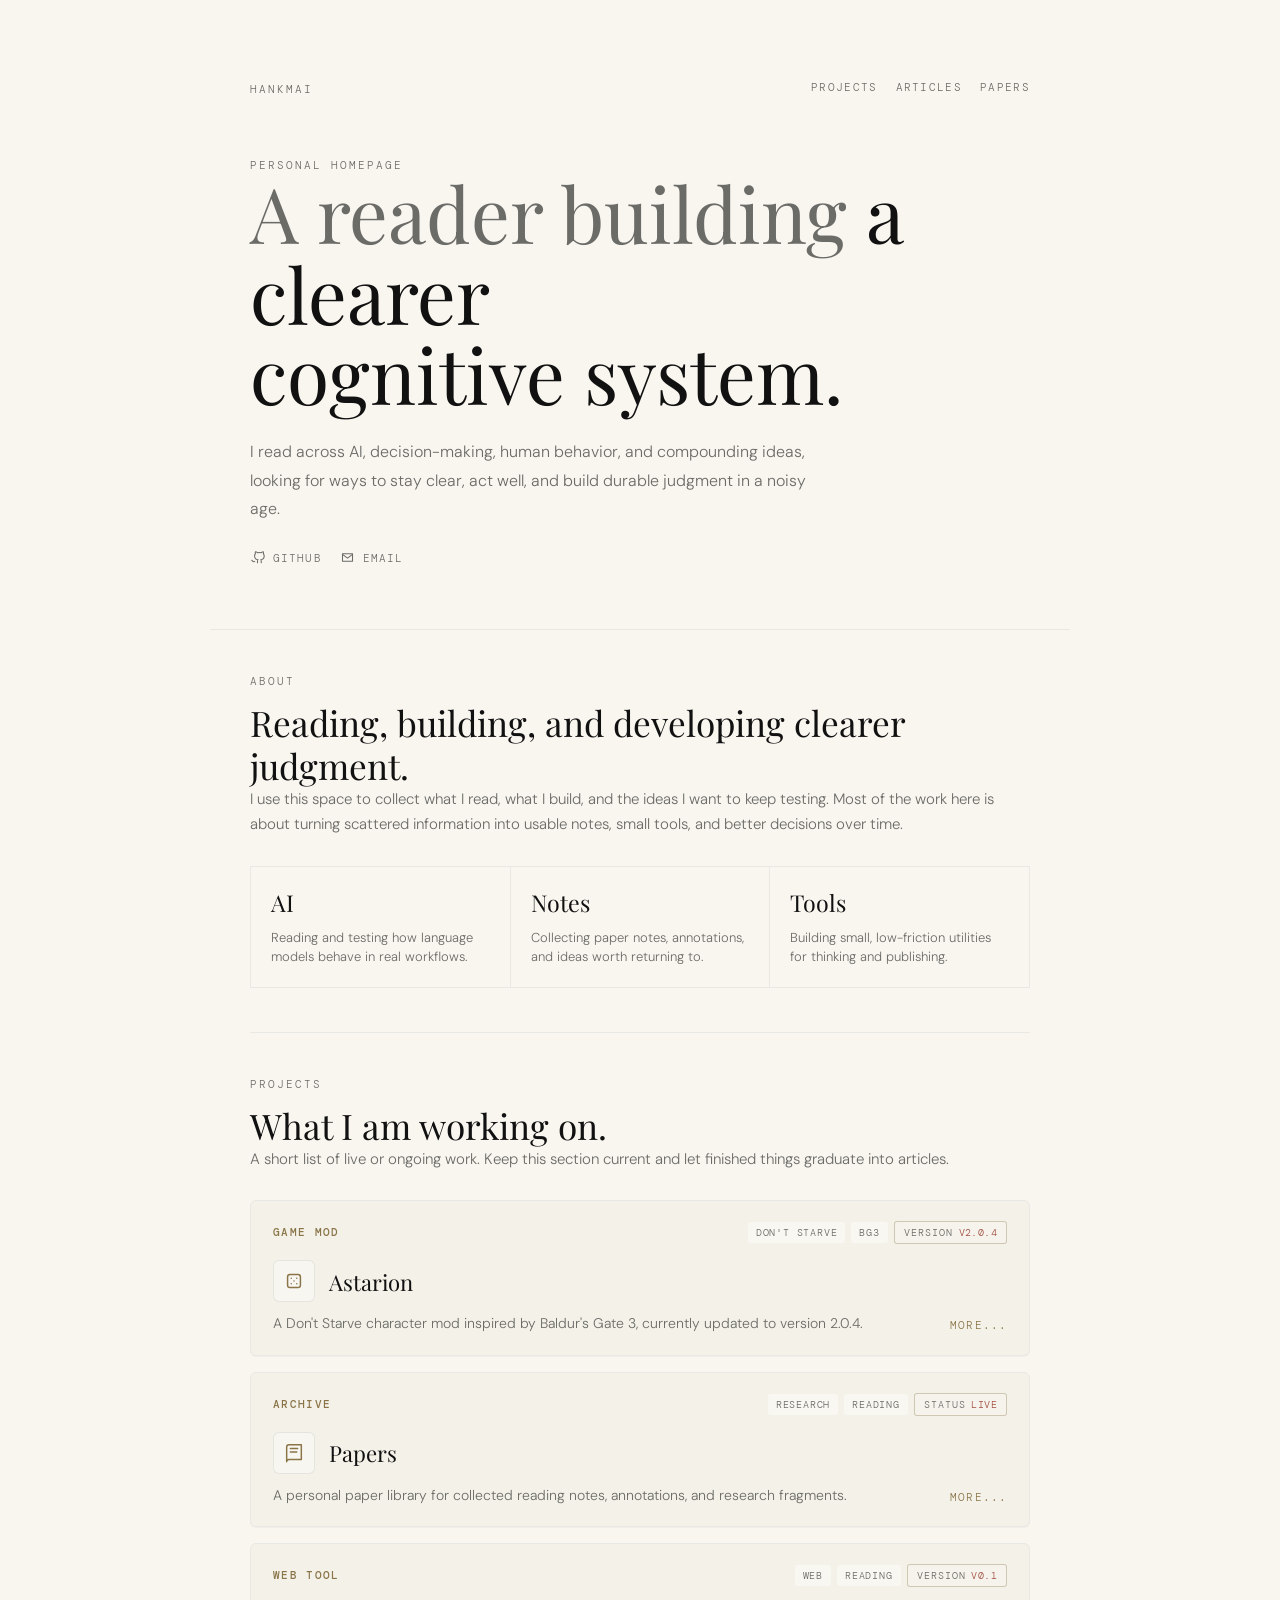
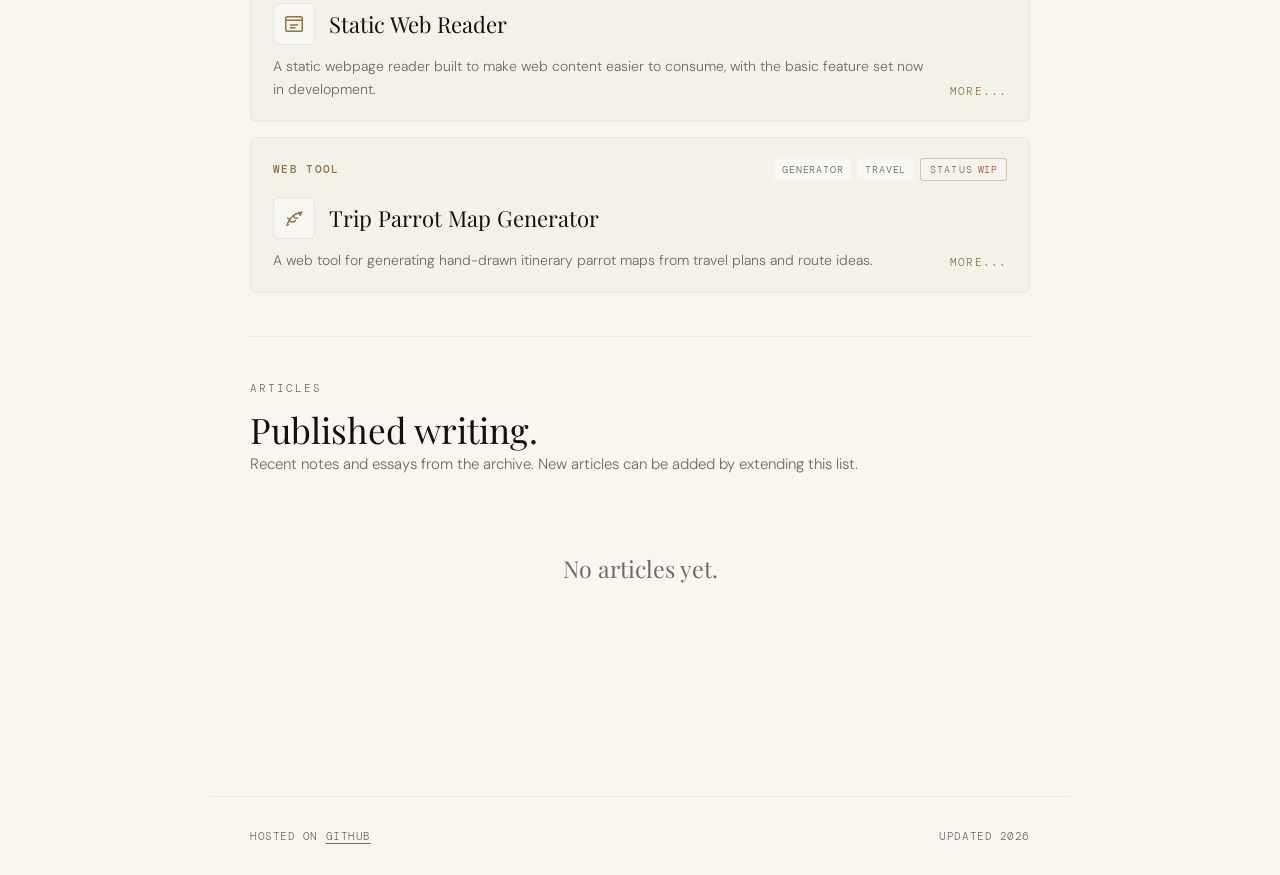
==== index.html @ fac80ac0 "Add files via upload 1. Add Home Page 2. Optimize Home Page Styling" ====
<!DOCTYPE html>
<html lang="zh-CN">
<head>
<meta charset="UTF-8">
<meta name="viewport" content="width=device-width, initial-scale=1.0">
<title>HankMai</title>
<link rel="icon" href="data:image/svg+xml,%3Csvg xmlns='http://www.w3.org/2000/svg' viewBox='0 0 100 100'%3E%3Ctext y='.9em' font-size='90'%3EHM%3C/text%3E%3C/svg%3E">
<link href="https://fonts.googleapis.com/css2?family=Playfair+Display:ital,wght@0,400;0,700;1,400&family=DM+Sans:wght@300;400;500&family=DM+Mono:wght@400;500&display=swap" rel="stylesheet">
<style>
  *, *::before, *::after { box-sizing: border-box; margin: 0; padding: 0; }

  :root {
    --bg: #f9f6f0;
    --surface: #f7f7f5;
    --border: #e8e8e4;
    --text: #111111;
    --muted: #6b6b67;
    --accent: #1a1a1a;
    --tag-bg: #f0f0ec;
    --hover-line: #111111;
    --serif: 'Playfair Display', Georgia, serif;
    --sans: 'DM Sans', sans-serif;
    --mono: 'DM Mono', monospace;
  }

  @media (prefers-color-scheme: dark) {
    :root {
      --bg: #141412;
      --surface: #1c1c1a;
      --border: #2a2a26;
      --text: #e8e5de;
      --muted: #7a7a74;
      --accent: #e8e5de;
      --tag-bg: #222220;
      --hover-line: #e8e5de;
      --project-bg-1: #1b2322;
      --project-bg-2: #1d2228;
      --project-bg-3: #20211b;
      --project-bg-4: #211f24;
      --project-hover: #242724;
    }
  }

  html { scroll-behavior: smooth; }

  body {
    background: var(--bg);
    color: var(--text);
    font-family: var(--sans);
    font-weight: 300;
    min-height: 100vh;
    -webkit-font-smoothing: antialiased;
  }

  a {
    color: inherit;
    text-decoration: none;
  }

  header {
    padding: 80px 40px 60px;
    border-bottom: 1px solid var(--border);
    max-width: 860px;
    margin: 0 auto;
  }

  nav {
    display: flex;
    align-items: center;
    justify-content: space-between;
    gap: 20px;
    margin-bottom: 60px;
  }

  .site-label,
  .eyebrow,
  .meta-label,
  .footer-note {
    font-family: var(--mono);
    font-size: 11px;
    letter-spacing: 0.18em;
    text-transform: uppercase;
    color: var(--muted);
  }

  .nav-links {
    display: flex;
    align-items: center;
    gap: 18px;
    flex-wrap: wrap;
  }

  .nav-links a {
    font-family: var(--mono);
    font-size: 11px;
    letter-spacing: 0.12em;
    text-transform: uppercase;
    color: var(--muted);
    border-bottom: 1px solid transparent;
    padding-bottom: 3px;
    transition: color 0.2s, border-color 0.2s;
  }

  .nav-links a:hover {
    color: var(--text);
    border-color: var(--hover-line);
  }

  h1 {
    font-family: var(--serif);
    font-size: clamp(2.4rem, 7vw, 4.8rem);
    font-weight: 400;
    line-height: 1.05;
    color: var(--text);
    margin-bottom: 24px;
  }

  h1 em {
    font-style: italic;
    color: var(--muted);
  }

  .hero-soft {
    color: var(--muted);
  }

  .hero-focus {
    display: block;
    color: var(--text);
    font-style: normal;
  }

  .header-desc {
    font-size: 16px;
    line-height: 1.8;
    color: var(--muted);
    max-width: 560px;
  }

  .social-strip {
    display: flex;
    align-items: center;
    gap: 18px;
    flex-wrap: wrap;
    margin-top: 26px;
  }

  .social-link {
    display: inline-flex;
    align-items: center;
    gap: 8px;
    font-family: var(--mono);
    font-size: 11px;
    letter-spacing: 0.1em;
    text-transform: uppercase;
    color: var(--muted);
    border-bottom: 1px solid transparent;
    padding-bottom: 3px;
    transition: color 0.2s, border-color 0.2s;
  }

  .social-link:hover {
    color: var(--text);
    border-color: var(--hover-line);
  }

  .social-link svg {
    width: 15px;
    height: 15px;
    stroke: currentColor;
    stroke-width: 1.7;
    fill: none;
    stroke-linecap: round;
    stroke-linejoin: round;
  }

  main {
    max-width: 860px;
    margin: 0 auto;
    padding: 0 40px 120px;
  }

  section {
    padding: 44px 0;
    border-bottom: 1px solid var(--border);
  }

  section:last-child {
    border-bottom: 0;
  }

  .section-head {
    display: block;
    margin-bottom: 28px;
  }

  .section-head .meta-label {
    margin-bottom: 14px;
  }

  h2 {
    font-family: var(--serif);
    font-size: clamp(1.6rem, 3vw, 2.2rem);
    font-weight: 400;
    line-height: 1.2;
  }

  .section-copy {
    color: var(--muted);
    font-size: 15px;
    line-height: 1.7;
    max-width: 100%;
  }

  .link-list {
    display: grid;
    gap: 0;
  }

  .inline-empty {
    padding: 48px 0;
    text-align: center;
    color: var(--muted);
    font-family: var(--serif);
    font-size: 1.45rem;
    letter-spacing: 0;
    text-transform: none;
  }

  #articles .link-list {
    display: none;
  }

  .list-item {
    display: grid;
    grid-template-columns: 48px 1fr auto;
    align-items: start;
    gap: 0 20px;
    padding: 24px 0;
    border-top: 1px solid var(--border);
    color: inherit;
    position: relative;
    transition: background 0.15s;
  }

  .list-item::before {
    content: '';
    position: absolute;
    left: -40px;
    top: 0;
    bottom: 0;
    width: 2px;
    background: var(--hover-line);
    transform: scaleY(0);
    transform-origin: bottom;
    transition: transform 0.2s ease;
  }

  .list-item:hover::before {
    transform: scaleY(1);
  }

  .item-num {
    font-family: var(--mono);
    font-size: 12px;
    color: var(--muted);
    padding-top: 4px;
    letter-spacing: 0.05em;
  }

  .item-title {
    font-family: var(--serif);
    font-size: 1.22rem;
    font-weight: 400;
    line-height: 1.4;
    margin-bottom: 8px;
  }

  .item-desc {
    color: var(--muted);
    font-size: 14px;
    line-height: 1.6;
    max-width: 560px;
  }

  .item-meta {
    display: flex;
    align-items: center;
    gap: 8px;
    flex-wrap: wrap;
    margin-top: 10px;
  }

  .tag {
    background: var(--tag-bg);
    color: var(--muted);
    font-family: var(--mono);
    font-size: 10px;
    letter-spacing: 0.08em;
    padding: 2px 8px;
    border-radius: 3px;
    text-transform: uppercase;
  }

  .item-arrow {
    font-size: 18px;
    color: var(--muted);
    padding-top: 2px;
    transition: transform 0.2s, color 0.2s;
  }

  .list-item:hover .item-arrow {
    transform: translate(3px, -2px);
    color: var(--accent);
  }

  .project-grid {
    display: grid;
    grid-template-columns: 1fr;
    gap: 16px;
  }

  .project-card {
    --project-bg: #f3f1e8;
    --project-hover: #ece8d8;
    --project-accent: #8a7448;
    border: 1px solid var(--border);
    border-radius: 6px;
    background: var(--project-bg, #eef4f3);
    padding: 20px 22px;
    color: inherit;
    display: block;
    position: relative;
    overflow: hidden;
    box-shadow: 0 1px 0 rgba(17, 17, 17, 0.03);
    transition: border-color 0.2s, transform 0.2s, background 0.2s;
  }

  .project-card::before {
    content: '';
    position: absolute;
    left: 0;
    top: 0;
    bottom: 0;
    width: 2px;
    background: var(--hover-line);
    transform: scaleY(0);
    transform-origin: bottom;
    transition: transform 0.2s ease;
  }

  .project-card:hover {
    border-color: var(--accent);
    background: var(--project-hover, #e8f0ee);
    transform: translateY(-2px);
  }

  .project-card:nth-child(1) {
    --project-bg: #f3f1e8;
    --project-hover: #ece8d8;
    --project-accent: #8a7448;
  }

  .project-card:nth-child(2) {
    --project-bg: #f3f1e8;
    --project-hover: #ece8d8;
    --project-accent: #8a7448;
  }

  .project-card:nth-child(3) {
    --project-bg: #f3f1e8;
    --project-hover: #ece8d8;
    --project-accent: #8a7448;
  }

  .project-card:nth-child(4) {
    --project-bg: #f3f1e8;
    --project-hover: #ece8d8;
    --project-accent: #8a7448;
  }

  @media (prefers-color-scheme: dark) {
    .project-card:nth-child(1) { --project-bg: var(--project-bg-4); }
    .project-card:nth-child(2) { --project-bg: var(--project-bg-4); }
    .project-card:nth-child(3) { --project-bg: var(--project-bg-4); }
    .project-card:nth-child(4) { --project-bg: var(--project-bg-4); }
    .project-card {
      --project-hover: #242724;
      --project-accent: #aeb8b1;
    }
  }

  .project-card:hover::before {
    transform: scaleY(1);
  }

  .project-main {
    min-height: 146px;
    display: grid;
    grid-template-columns: minmax(0, 1fr) 36px;
    align-items: center;
    gap: 24px;
  }

  .project-content {
    min-width: 0;
  }

  .project-top {
    display: flex;
    justify-content: space-between;
    gap: 18px;
    align-items: flex-start;
    flex-wrap: wrap;
    margin-bottom: 16px;
  }

  .project-badges {
    display: flex;
    align-items: center;
    flex-wrap: wrap;
    justify-content: flex-end;
    gap: 6px;
    max-width: 70%;
  }

  .project-heading {
    display: flex;
    align-items: center;
    gap: 14px;
    margin-bottom: 10px;
  }

  .project-icon {
    width: 42px;
    height: 42px;
    flex: 0 0 auto;
    border: 1px solid rgba(17, 17, 17, 0.08);
    border-radius: 6px;
    background: rgba(255, 255, 255, 0.36);
    color: var(--project-accent);
    display: inline-flex;
    align-items: center;
    justify-content: center;
    transition: border-color 0.2s, background 0.2s;
  }

  .project-card:hover .project-icon {
    border-color: var(--project-accent);
    background: rgba(255, 255, 255, 0.58);
  }

  .project-icon svg {
    width: 22px;
    height: 22px;
    stroke: currentColor;
    stroke-width: 1.6;
    fill: none;
    stroke-linecap: round;
    stroke-linejoin: round;
  }

  .project-kicker {
    font-family: var(--mono);
    font-size: 11px;
    color: var(--project-accent);
    letter-spacing: 0.12em;
    text-transform: uppercase;
    font-weight: 500;
    padding-top: 4px;
  }

  .project-version {
    flex: 0 0 auto;
    border: 1px solid rgba(138, 116, 72, 0.34);
    background: rgba(255, 255, 255, 0.18);
    color: var(--project-accent);
    font-family: var(--mono);
    font-size: 10px;
    letter-spacing: 0.04em;
    padding: 4px 9px;
    border-radius: 3px;
    text-transform: uppercase;
  }

  .chip-label {
    color: var(--muted);
    letter-spacing: 0.11em;
    margin-right: 5px;
  }

  .version-value {
    color: #a24f42;
  }

  .project-tag {
    flex: 0 0 auto;
    background: rgba(255, 255, 255, 0.42);
    color: var(--muted);
    font-family: var(--mono);
    font-size: 10px;
    letter-spacing: 0.08em;
    padding: 4px 8px;
    border-radius: 3px;
    text-transform: uppercase;
  }

  .project-title {
    font-family: var(--serif);
    font-size: 1.38rem;
    font-weight: 400;
    line-height: 1.25;
    margin: 2px 0 0;
  }

  .project-desc {
    color: var(--muted);
    font-size: 14px;
    line-height: 1.6;
    max-width: 100%;
  }

  .project-action-row {
    display: grid;
    grid-template-columns: minmax(0, 1fr) auto;
    align-items: end;
    gap: 18px;
  }

  .project-bottom {
    display: flex;
    align-items: center;
    justify-content: flex-end;
    gap: 0;
    margin: 0;
    padding: 0;
    border-top: 0;
  }

  .project-bottom .item-meta {
    display: none;
  }

  .project-card .item-arrow {
    width: auto;
    height: auto;
    flex: 0 0 auto;
    border: 0;
    border-radius: 0;
    display: inline-flex;
    align-items: center;
    gap: 6px;
    justify-content: center;
    min-height: 18px;
    padding: 0;
    color: var(--project-accent);
    background: transparent;
    font-family: var(--mono);
    font-size: 11px;
    letter-spacing: 0.1em;
    line-height: 1;
    text-transform: uppercase;
  }

  .project-card .item-arrow span {
    display: block;
    line-height: 1;
  }

  .project-card:hover .item-arrow {
    background: transparent;
    transform: translateX(4px);
    color: var(--project-accent);
  }

  @media (prefers-color-scheme: dark) {
    .project-version,
    .project-icon,
    .project-tag {
      border-color: rgba(232, 229, 222, 0.08);
      background: rgba(232, 229, 222, 0.04);
    }

    .version-value {
      color: #d08770;
    }

    .project-card:hover .project-icon {
      background: rgba(232, 229, 222, 0.08);
    }

    .project-bottom {
      border-top-color: transparent;
    }
  }

  .profile-grid {
    display: grid;
    grid-template-columns: repeat(3, 1fr);
    gap: 1px;
    background: var(--border);
    border: 1px solid var(--border);
  }

  .profile-stat {
    background: var(--bg);
    padding: 20px;
    min-height: 112px;
  }

  .profile-stat strong {
    display: block;
    font-family: var(--serif);
    font-size: 1.45rem;
    font-weight: 400;
    margin-bottom: 10px;
  }

  .profile-stat span {
    display: block;
    color: var(--muted);
    font-size: 13px;
    line-height: 1.5;
  }

  footer {
    border-top: 1px solid var(--border);
    padding: 32px 40px;
    max-width: 860px;
    margin: 0 auto;
    display: flex;
    justify-content: space-between;
    align-items: center;
    flex-wrap: wrap;
    gap: 12px;
  }

  .footer-note {
    letter-spacing: 0.05em;
  }

  .footer-note a {
    color: var(--muted);
    text-decoration: underline;
    text-underline-offset: 3px;
  }

  @media (max-width: 720px) {
    header, main, footer {
      padding-left: 20px;
      padding-right: 20px;
    }

    header {
      padding-top: 40px;
      padding-bottom: 42px;
    }

    nav {
      align-items: flex-start;
      flex-direction: column;
      margin-bottom: 44px;
    }

    .list-item {
      grid-template-columns: 36px 1fr auto;
      gap: 0 12px;
    }

    .profile-grid {
      grid-template-columns: 1fr;
    }

    .project-top {
      display: block;
    }

    .project-badges {
      justify-content: flex-start;
      max-width: 100%;
      margin-top: 10px;
    }

    .project-action-row {
      grid-template-columns: 1fr;
      gap: 10px;
    }

  }
</style>
</head>
<body>

<header>
  <nav aria-label="Primary">
    <a class="site-label" href="./index.html">HankMai</a>
    <div class="nav-links">
      <a href="#projects">Projects</a>
      <a href="#articles">Articles</a>
      <a href="./papers.html">Papers</a>
    </div>
  </nav>

  <p class="eyebrow">Personal Homepage</p>
  <h1><span class="hero-soft">A reader building</span> a clearer <span class="hero-focus">cognitive system.</span></h1>
  <p class="header-desc">
    I read across AI, decision-making, human behavior, and compounding ideas, looking for ways to stay clear, act well, and build durable judgment in a noisy age.
  </p>
  <div class="social-strip" aria-label="Social links">
    <a class="social-link" href="https://github.com/huowu007" target="_blank" rel="noreferrer">
      <svg aria-hidden="true" viewBox="0 0 24 24"><path d="M7.5 18.5c-3.4 1-3.4-1.7-4.8-2m9.3 4v-3.1c0-.9.3-1.5.8-1.9-2.7-.3-5.5-1.3-5.5-6A4.7 4.7 0 0 1 8.6 6.2 4.4 4.4 0 0 1 8.7 3s1.1-.3 3.3 1.3a11.2 11.2 0 0 1 6 0C20.2 2.7 21.3 3 21.3 3a4.4 4.4 0 0 1 .1 3.2 4.7 4.7 0 0 1 1.3 3.3c0 4.7-2.8 5.7-5.5 6 .5.4.8 1.2.8 2.3v2.7"/></svg>
      <span>GitHub</span>
    </a>
    <a class="social-link" href="mailto:hello@example.com">
      <svg aria-hidden="true" viewBox="0 0 24 24"><path d="M4 6h16v12H4z"/><path d="m4 7 8 6 8-6"/></svg>
      <span>Email</span>
    </a>
  </div>
</header>

<main>
  <section id="about" aria-labelledby="about-title">
    <div class="section-head">
      <p class="meta-label">About</p>
      <div>
        <h2 id="about-title">Reading, building, and developing clearer judgment.</h2>
        <p class="section-copy">
          I use this space to collect what I read, what I build, and the ideas I want to keep testing. Most of the work here is about turning scattered information into usable notes, small tools, and better decisions over time.
        </p>
      </div>
    </div>

    <div class="profile-grid" aria-label="Profile highlights">
      <div class="profile-stat">
        <strong>AI</strong>
        <span>Reading and testing how language models behave in real workflows.</span>
      </div>
      <div class="profile-stat">
        <strong>Notes</strong>
        <span>Collecting paper notes, annotations, and ideas worth returning to.</span>
      </div>
      <div class="profile-stat">
        <strong>Tools</strong>
        <span>Building small, low-friction utilities for thinking and publishing.</span>
      </div>
    </div>
  </section>

  <section id="projects" aria-labelledby="projects-title">
    <div class="section-head">
      <p class="meta-label">Projects</p>
      <div>
        <h2 id="projects-title">What I am working on.</h2>
        <p class="section-copy">A short list of live or ongoing work. Keep this section current and let finished things graduate into articles.</p>
      </div>
    </div>

    <div class="project-grid">
      <a class="project-card" href="#">
        <div>
          <div class="project-top">
            <span class="project-kicker">Game Mod</span>
            <div class="project-badges">
              <span class="project-tag">Don't Starve</span>
              <span class="project-tag">BG3</span>
              <span class="project-version"><span class="chip-label">Version</span><span class="version-value">v2.0.4</span></span>
            </div>
          </div>
          <div class="project-heading">
            <span class="project-icon" aria-hidden="true">
              <svg viewBox="0 0 24 24"><rect x="5" y="5" width="14" height="14" rx="2.5"/><path d="M9 9h.01"/><path d="M15 9h.01"/><path d="M12 12h.01"/><path d="M9 15h.01"/><path d="M15 15h.01"/></svg>
            </span>
            <h3 class="project-title">Astarion</h3>
          </div>
          <div class="project-action-row">
            <p class="project-desc">A Don't Starve character mod inspired by Baldur's Gate 3, currently updated to version 2.0.4.</p>
            <div class="project-bottom">
              <div class="item-meta">
                <span class="tag">Don't Starve</span>
                <span class="tag">BG3</span>
              </div>
              <span class="item-arrow" aria-hidden="true"><span>MORE...</span></span>
            </div>
          </div>
        </div>
      </a>

      <a class="project-card" href="./papers.html">
        <div>
          <div class="project-top">
            <span class="project-kicker">Archive</span>
            <div class="project-badges">
              <span class="project-tag">Research</span>
              <span class="project-tag">Reading</span>
              <span class="project-version"><span class="chip-label">Status</span><span class="version-value">Live</span></span>
            </div>
          </div>
          <div class="project-heading">
            <span class="project-icon" aria-hidden="true">
              <svg viewBox="0 0 24 24"><path d="M4 5.5A2.5 2.5 0 0 1 6.5 3H20v16H6.5A2.5 2.5 0 0 0 4 21.5v-16Z"/><path d="M8 7h8"/><path d="M8 11h7"/></svg>
            </span>
            <h3 class="project-title">Papers</h3>
          </div>
          <div class="project-action-row">
            <p class="project-desc">A personal paper library for collected reading notes, annotations, and research fragments.</p>
            <div class="project-bottom">
              <div class="item-meta">
                <span class="tag">Research</span>
                <span class="tag">Reading</span>
              </div>
              <span class="item-arrow" aria-hidden="true"><span>MORE...</span></span>
            </div>
          </div>
        </div>
      </a>

      <a class="project-card" href="#">
        <div>
          <div class="project-top">
            <span class="project-kicker">Web Tool</span>
            <div class="project-badges">
              <span class="project-tag">Web</span>
              <span class="project-tag">Reading</span>
              <span class="project-version"><span class="chip-label">Version</span><span class="version-value">v0.1</span></span>
            </div>
          </div>
          <div class="project-heading">
            <span class="project-icon" aria-hidden="true">
              <svg viewBox="0 0 24 24"><rect x="3" y="4" width="18" height="16" rx="2"/><path d="M3 8h18"/><path d="M8 13h8"/><path d="M8 16h5"/></svg>
            </span>
            <h3 class="project-title">Static Web Reader</h3>
          </div>
          <div class="project-action-row">
            <p class="project-desc">A static webpage reader built to make web content easier to consume, with the basic feature set now in development.</p>
            <div class="project-bottom">
              <div class="item-meta">
                <span class="tag">Web</span>
                <span class="tag">Reading</span>
              </div>
              <span class="item-arrow" aria-hidden="true"><span>MORE...</span></span>
            </div>
          </div>
        </div>
      </a>

      <a class="project-card" href="#">
        <div>
          <div class="project-top">
            <span class="project-kicker">Web Tool</span>
            <div class="project-badges">
              <span class="project-tag">Generator</span>
              <span class="project-tag">Travel</span>
              <span class="project-version"><span class="chip-label">Status</span><span class="version-value">WIP</span></span>
            </div>
          </div>
          <div class="project-heading">
            <span class="project-icon" aria-hidden="true">
              <svg viewBox="0 0 24 24"><path d="M5 18c3-7 8-11 14-12"/><path d="M7 16c2.5.8 4.7.4 6.6-1.2"/><path d="M11 10c1.3 1.6 2.9 2.4 4.9 2.3"/><path d="M17 6l2 3 1.5-3.5"/><path d="M6 19l-2 1"/><path d="M8 14l-3-2"/></svg>
            </span>
            <h3 class="project-title">Trip Parrot Map Generator</h3>
          </div>
          <div class="project-action-row">
            <p class="project-desc">A web tool for generating hand-drawn itinerary parrot maps from travel plans and route ideas.</p>
            <div class="project-bottom">
              <div class="item-meta">
                <span class="tag">Generator</span>
                <span class="tag">Travel</span>
              </div>
              <span class="item-arrow" aria-hidden="true"><span>MORE...</span></span>
            </div>
          </div>
        </div>
      </a>
    </div>
  </section>

  <section id="articles" aria-labelledby="articles-title">
    <div class="section-head">
      <p class="meta-label">Articles</p>
      <div>
        <h2 id="articles-title">Published writing.</h2>
        <p class="section-copy">Recent notes and essays from the archive. New articles can be added by extending this list.</p>
      </div>
    </div>

    <div class="inline-empty">No articles yet.</div>

    <div class="link-list">
      <a class="list-item" href="./DO_LLMS_BENEFIT_FROM_THEIR_OWN_WORDS.html">
        <span class="item-num">01</span>
        <div>
          <div class="item-title">Do LLMs Benefit from Their Own Words?</div>
          <p class="item-desc">A reading note on language models, generated context, and how model output changes the next step.</p>
          <div class="item-meta">
            <span class="tag">LLM</span>
            <span class="tag">Context</span>
          </div>
        </div>
        <span class="item-arrow" aria-hidden="true">→</span>
      </a>

      <a class="list-item" href="./Golden_Eggs_Annotated.html">
        <span class="item-num">02</span>
        <div>
          <div class="item-title">Golden Eggs and Hyperbolic Discounting</div>
          <p class="item-desc">An annotated note on compounding, delayed rewards, and behavioral economics.</p>
          <div class="item-meta">
            <span class="tag">Behavior</span>
            <span class="tag">Compounding</span>
          </div>
        </div>
        <span class="item-arrow" aria-hidden="true">→</span>
      </a>
    </div>
  </section>
</main>

<footer>
  <span class="footer-note">Hosted on <a href="https://pages.github.com" target="_blank" rel="noreferrer">GitHub</a></span>
  <span class="footer-note">Updated <span id="footer-year"></span></span>
</footer>

<script>
  document.getElementById('footer-year').textContent = new Date().getFullYear();
</script>
</body>
</html>
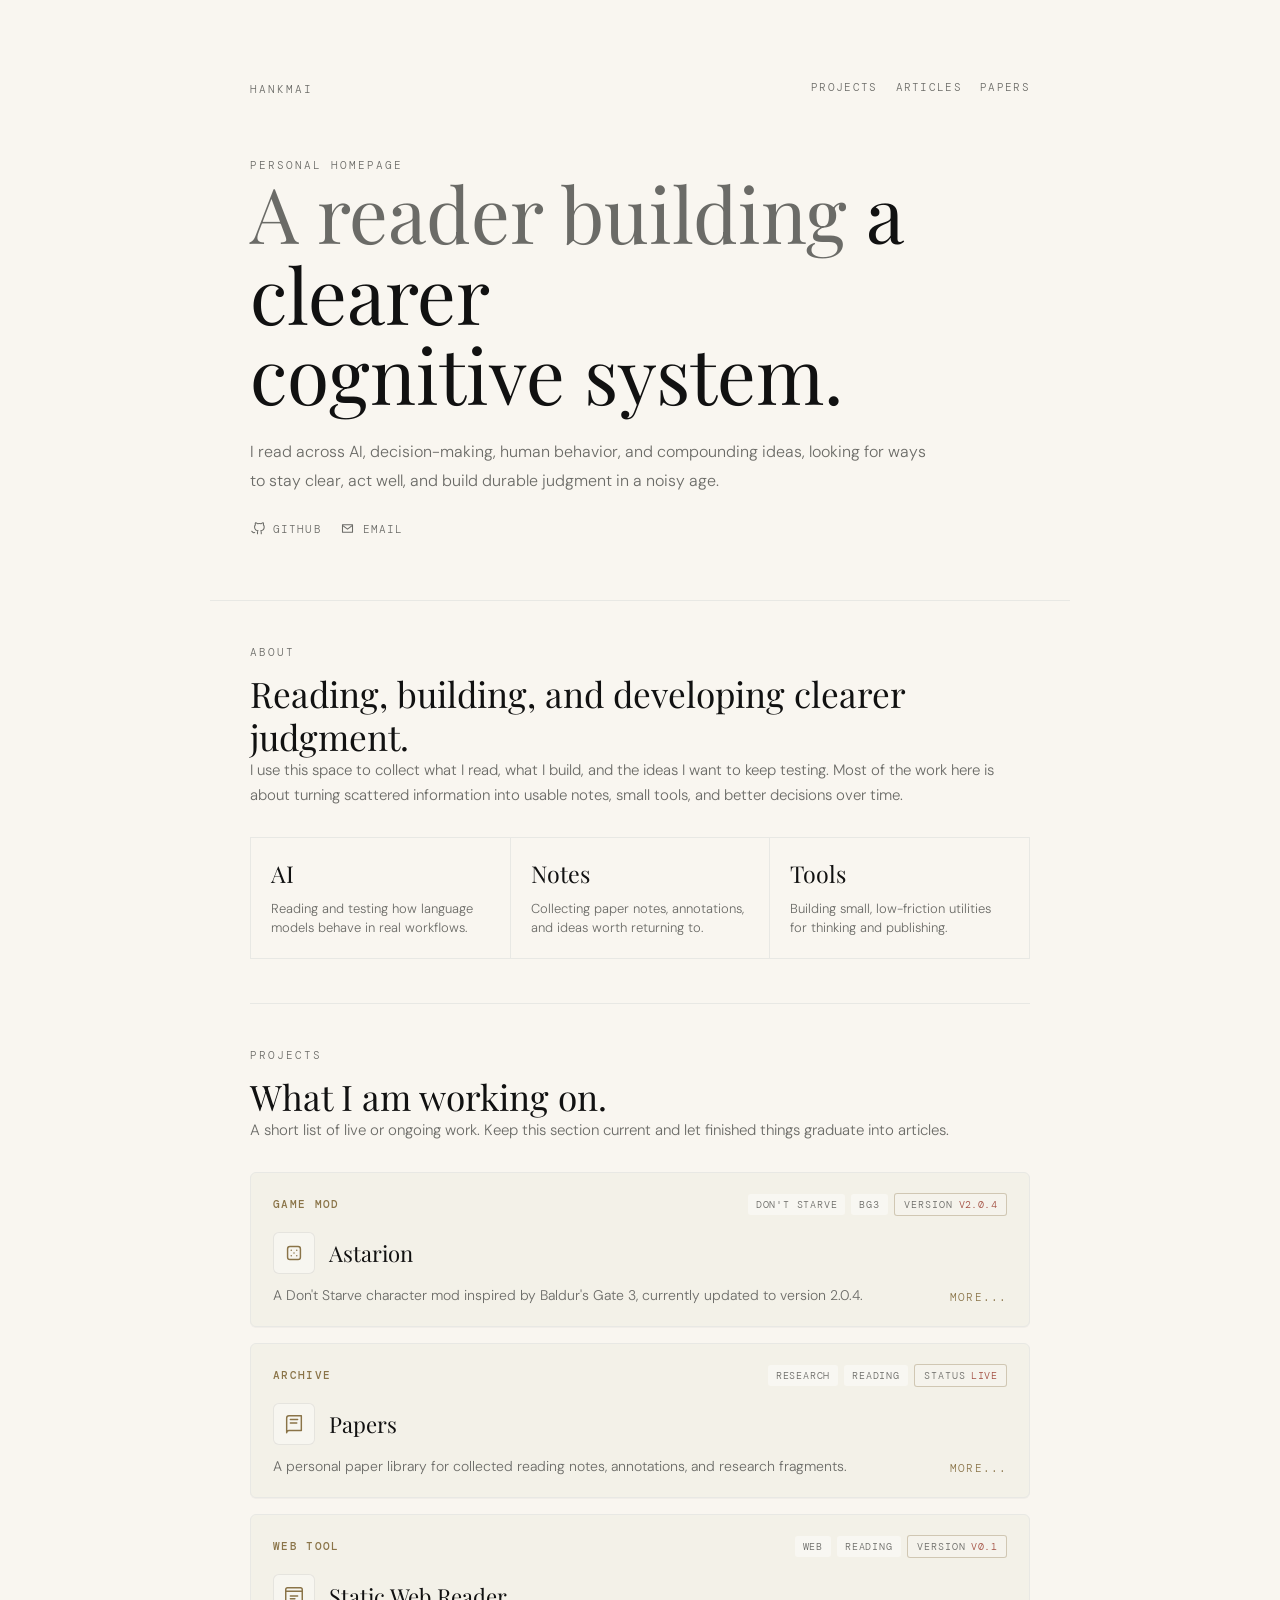
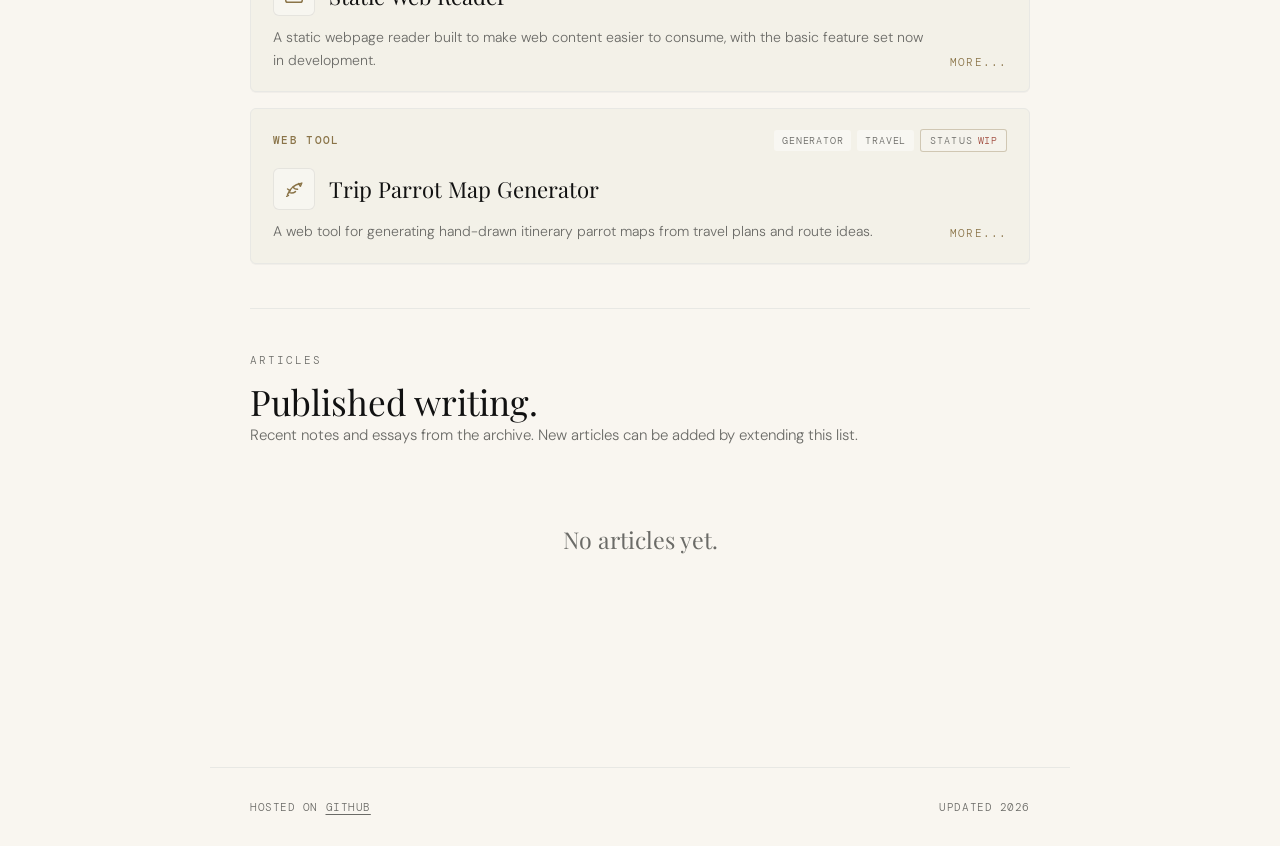
==== commit d86893ee: "Add files via upload 1. Update website icon 2. Adjust width" ====
--- a/index.html
+++ b/index.html
@@ -4,7 +4,7 @@
 <meta charset="UTF-8">
 <meta name="viewport" content="width=device-width, initial-scale=1.0">
 <title>HankMai</title>
-<link rel="icon" href="data:image/svg+xml,%3Csvg xmlns='http://www.w3.org/2000/svg' viewBox='0 0 100 100'%3E%3Ctext y='.9em' font-size='90'%3EHM%3C/text%3E%3C/svg%3E">
+<link rel="icon" href="data:image/svg+xml,%3Csvg xmlns='http://www.w3.org/2000/svg' viewBox='0 0 100 100'%3E%3Crect width='100' height='100' rx='22' fill='%23f3f1e8'/%3E%3Cpath d='M28 24h24c11 0 20 9 20 20v32H48c-11 0-20-9-20-20V24Z' fill='none' stroke='%23111111' stroke-width='6' stroke-linejoin='round'/%3E%3Cpath d='M50 25v50' stroke='%23111111' stroke-width='5' stroke-linecap='round'/%3E%3C/svg%3E">
 <link href="https://fonts.googleapis.com/css2?family=Playfair+Display:ital,wght@0,400;0,700;1,400&family=DM+Sans:wght@300;400;500&family=DM+Mono:wght@400;500&display=swap" rel="stylesheet">
 <style>
   *, *::before, *::after { box-sizing: border-box; margin: 0; padding: 0; }
@@ -134,7 +134,7 @@
     font-size: 16px;
     line-height: 1.8;
     color: var(--muted);
-    max-width: 560px;
+    max-width: 680px;
   }
 
   .social-strip {
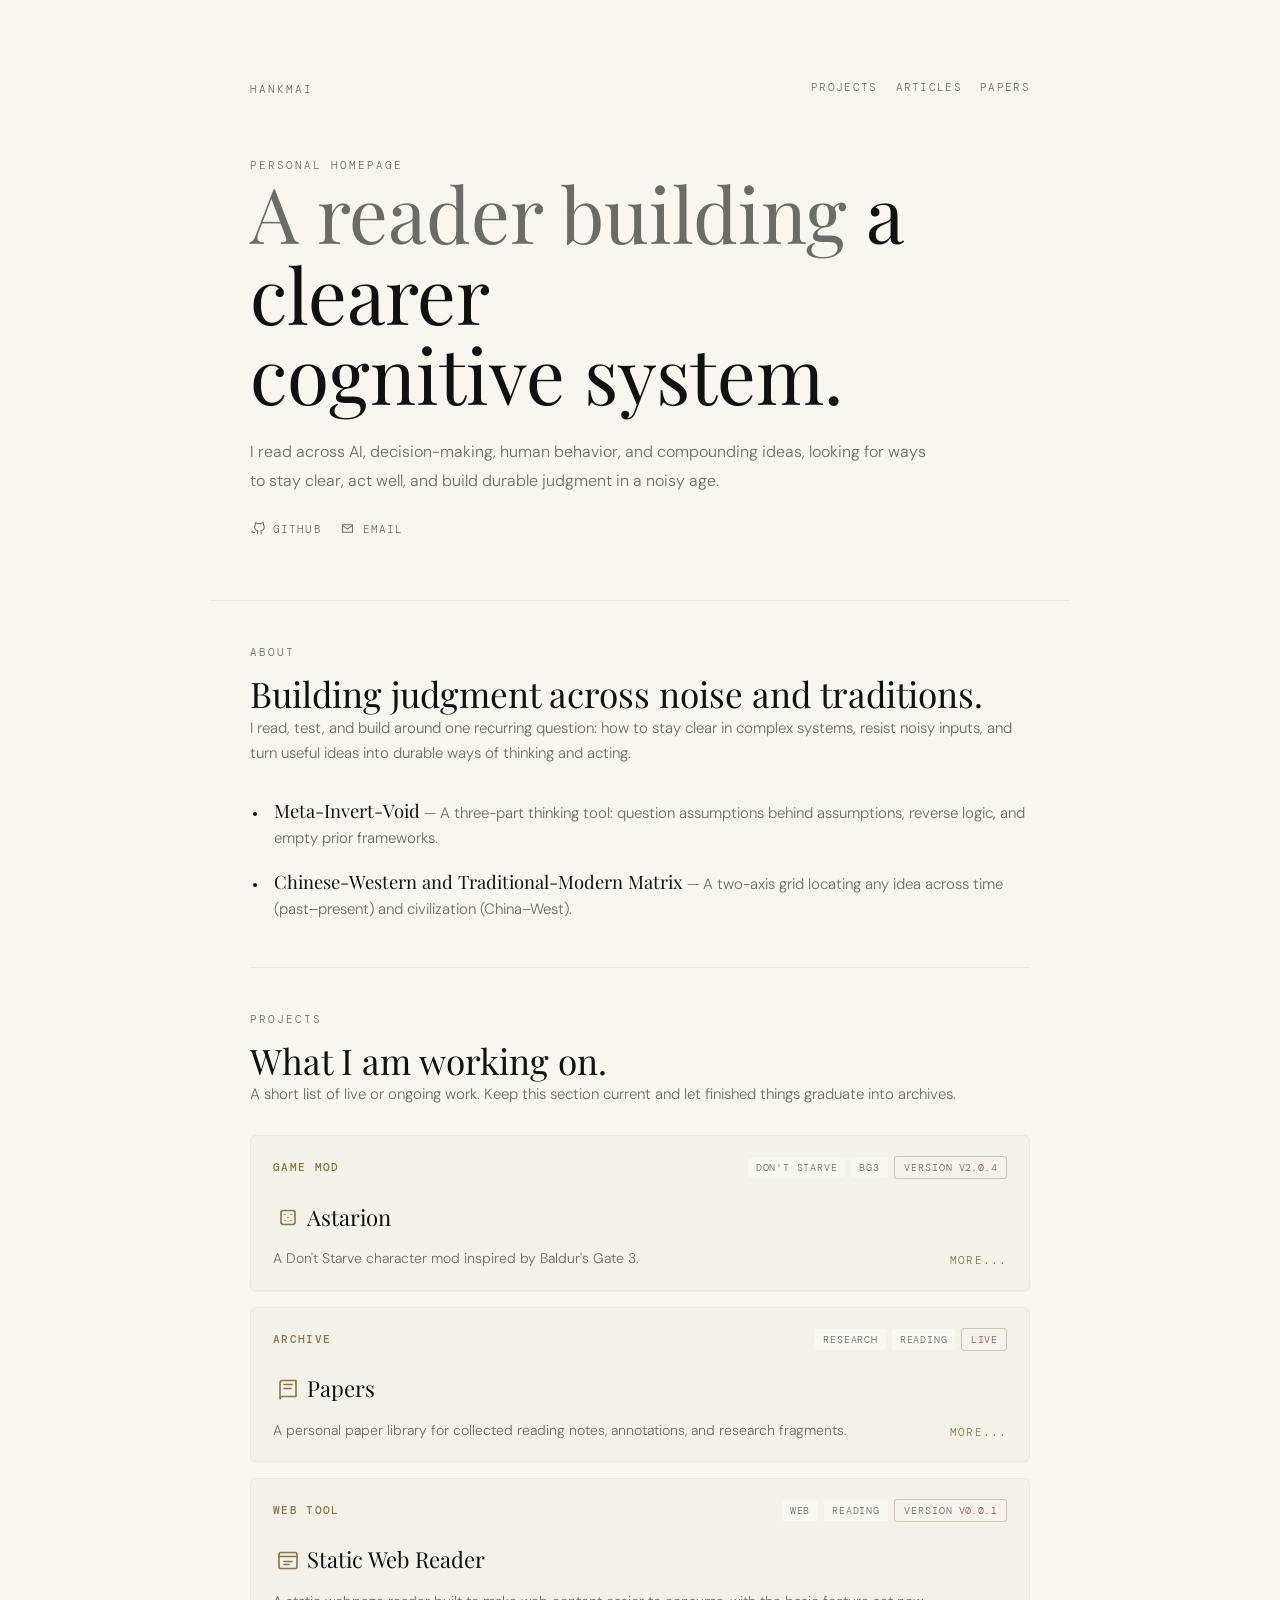
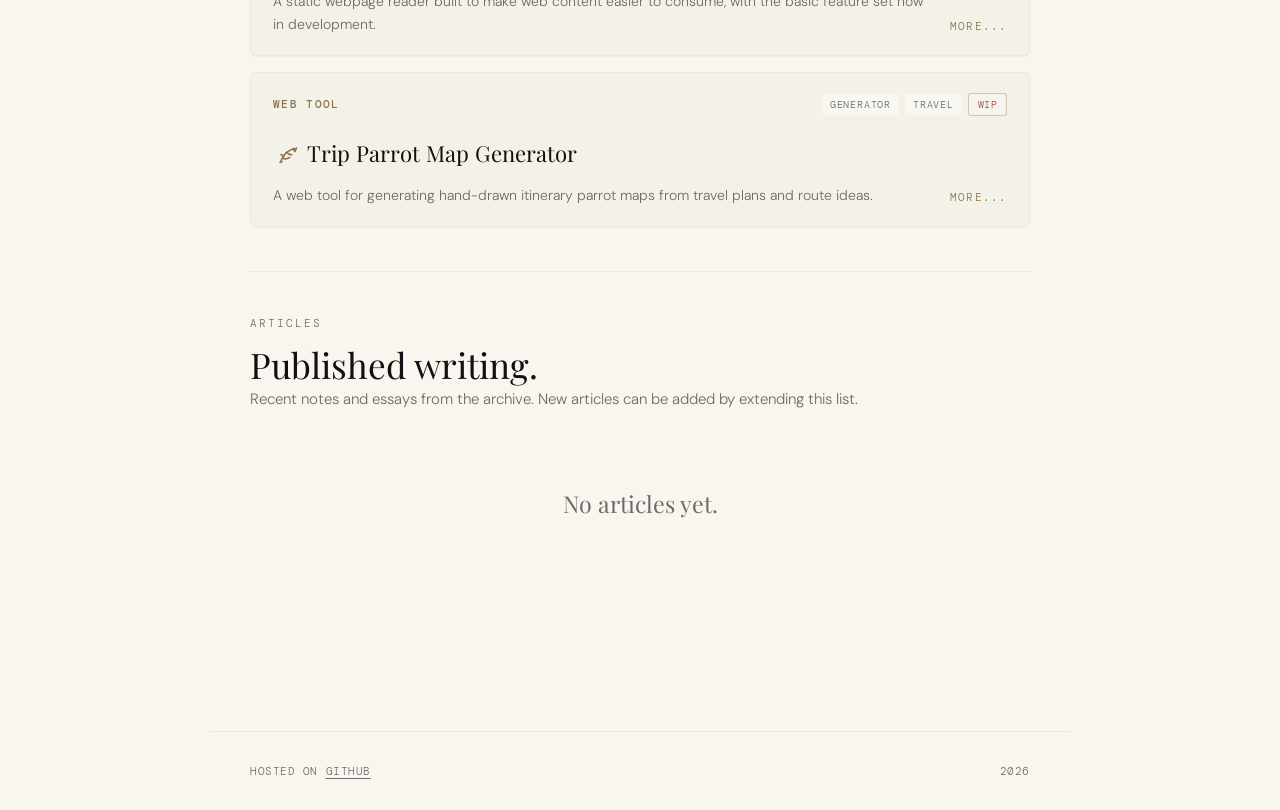
==== commit 36bf8e5e: "Add files via upload 1. Optimized content in the "About" section 2. Optimized styling for project i" ====
--- a/index.html
+++ b/index.html
@@ -1,927 +1,236 @@
-<!DOCTYPE html>
-<html lang="zh-CN">
-<head>
-<meta charset="UTF-8">
-<meta name="viewport" content="width=device-width, initial-scale=1.0">
-<title>HankMai</title>
-<link rel="icon" href="data:image/svg+xml,%3Csvg xmlns='http://www.w3.org/2000/svg' viewBox='0 0 100 100'%3E%3Crect width='100' height='100' rx='22' fill='%23f3f1e8'/%3E%3Cpath d='M28 24h24c11 0 20 9 20 20v32H48c-11 0-20-9-20-20V24Z' fill='none' stroke='%23111111' stroke-width='6' stroke-linejoin='round'/%3E%3Cpath d='M50 25v50' stroke='%23111111' stroke-width='5' stroke-linecap='round'/%3E%3C/svg%3E">
-<link href="https://fonts.googleapis.com/css2?family=Playfair+Display:ital,wght@0,400;0,700;1,400&family=DM+Sans:wght@300;400;500&family=DM+Mono:wght@400;500&display=swap" rel="stylesheet">
-<style>
-  *, *::before, *::after { box-sizing: border-box; margin: 0; padding: 0; }
-
-  :root {
-    --bg: #f9f6f0;
-    --surface: #f7f7f5;
-    --border: #e8e8e4;
-    --text: #111111;
-    --muted: #6b6b67;
-    --accent: #1a1a1a;
-    --tag-bg: #f0f0ec;
-    --hover-line: #111111;
-    --serif: 'Playfair Display', Georgia, serif;
-    --sans: 'DM Sans', sans-serif;
-    --mono: 'DM Mono', monospace;
-  }
-
-  @media (prefers-color-scheme: dark) {
-    :root {
-      --bg: #141412;
-      --surface: #1c1c1a;
-      --border: #2a2a26;
-      --text: #e8e5de;
-      --muted: #7a7a74;
-      --accent: #e8e5de;
-      --tag-bg: #222220;
-      --hover-line: #e8e5de;
-      --project-bg-1: #1b2322;
-      --project-bg-2: #1d2228;
-      --project-bg-3: #20211b;
-      --project-bg-4: #211f24;
-      --project-hover: #242724;
-    }
-  }
-
-  html { scroll-behavior: smooth; }
-
-  body {
-    background: var(--bg);
-    color: var(--text);
-    font-family: var(--sans);
-    font-weight: 300;
-    min-height: 100vh;
-    -webkit-font-smoothing: antialiased;
-  }
-
-  a {
-    color: inherit;
-    text-decoration: none;
-  }
-
-  header {
-    padding: 80px 40px 60px;
-    border-bottom: 1px solid var(--border);
-    max-width: 860px;
-    margin: 0 auto;
-  }
-
-  nav {
-    display: flex;
-    align-items: center;
-    justify-content: space-between;
-    gap: 20px;
-    margin-bottom: 60px;
-  }
-
-  .site-label,
-  .eyebrow,
-  .meta-label,
-  .footer-note {
-    font-family: var(--mono);
-    font-size: 11px;
-    letter-spacing: 0.18em;
-    text-transform: uppercase;
-    color: var(--muted);
-  }
-
-  .nav-links {
-    display: flex;
-    align-items: center;
-    gap: 18px;
-    flex-wrap: wrap;
-  }
-
-  .nav-links a {
-    font-family: var(--mono);
-    font-size: 11px;
-    letter-spacing: 0.12em;
-    text-transform: uppercase;
-    color: var(--muted);
-    border-bottom: 1px solid transparent;
-    padding-bottom: 3px;
-    transition: color 0.2s, border-color 0.2s;
-  }
-
-  .nav-links a:hover {
-    color: var(--text);
-    border-color: var(--hover-line);
-  }
-
-  h1 {
-    font-family: var(--serif);
-    font-size: clamp(2.4rem, 7vw, 4.8rem);
-    font-weight: 400;
-    line-height: 1.05;
-    color: var(--text);
-    margin-bottom: 24px;
-  }
-
-  h1 em {
-    font-style: italic;
-    color: var(--muted);
-  }
-
-  .hero-soft {
-    color: var(--muted);
-  }
-
-  .hero-focus {
-    display: block;
-    color: var(--text);
-    font-style: normal;
-  }
-
-  .header-desc {
-    font-size: 16px;
-    line-height: 1.8;
-    color: var(--muted);
-    max-width: 680px;
-  }
-
-  .social-strip {
-    display: flex;
-    align-items: center;
-    gap: 18px;
-    flex-wrap: wrap;
-    margin-top: 26px;
-  }
-
-  .social-link {
-    display: inline-flex;
-    align-items: center;
-    gap: 8px;
-    font-family: var(--mono);
-    font-size: 11px;
-    letter-spacing: 0.1em;
-    text-transform: uppercase;
-    color: var(--muted);
-    border-bottom: 1px solid transparent;
-    padding-bottom: 3px;
-    transition: color 0.2s, border-color 0.2s;
-  }
-
-  .social-link:hover {
-    color: var(--text);
-    border-color: var(--hover-line);
-  }
-
-  .social-link svg {
-    width: 15px;
-    height: 15px;
-    stroke: currentColor;
-    stroke-width: 1.7;
-    fill: none;
-    stroke-linecap: round;
-    stroke-linejoin: round;
-  }
-
-  main {
-    max-width: 860px;
-    margin: 0 auto;
-    padding: 0 40px 120px;
-  }
-
-  section {
-    padding: 44px 0;
-    border-bottom: 1px solid var(--border);
-  }
-
-  section:last-child {
-    border-bottom: 0;
-  }
-
-  .section-head {
-    display: block;
-    margin-bottom: 28px;
-  }
-
-  .section-head .meta-label {
-    margin-bottom: 14px;
-  }
-
-  h2 {
-    font-family: var(--serif);
-    font-size: clamp(1.6rem, 3vw, 2.2rem);
-    font-weight: 400;
-    line-height: 1.2;
-  }
-
-  .section-copy {
-    color: var(--muted);
-    font-size: 15px;
-    line-height: 1.7;
-    max-width: 100%;
-  }
-
-  .link-list {
-    display: grid;
-    gap: 0;
-  }
-
-  .inline-empty {
-    padding: 48px 0;
-    text-align: center;
-    color: var(--muted);
-    font-family: var(--serif);
-    font-size: 1.45rem;
-    letter-spacing: 0;
-    text-transform: none;
-  }
-
-  #articles .link-list {
-    display: none;
-  }
-
-  .list-item {
-    display: grid;
-    grid-template-columns: 48px 1fr auto;
-    align-items: start;
-    gap: 0 20px;
-    padding: 24px 0;
-    border-top: 1px solid var(--border);
-    color: inherit;
-    position: relative;
-    transition: background 0.15s;
-  }
-
-  .list-item::before {
-    content: '';
-    position: absolute;
-    left: -40px;
-    top: 0;
-    bottom: 0;
-    width: 2px;
-    background: var(--hover-line);
-    transform: scaleY(0);
-    transform-origin: bottom;
-    transition: transform 0.2s ease;
-  }
-
-  .list-item:hover::before {
-    transform: scaleY(1);
-  }
-
-  .item-num {
-    font-family: var(--mono);
-    font-size: 12px;
-    color: var(--muted);
-    padding-top: 4px;
-    letter-spacing: 0.05em;
-  }
-
-  .item-title {
-    font-family: var(--serif);
-    font-size: 1.22rem;
-    font-weight: 400;
-    line-height: 1.4;
-    margin-bottom: 8px;
-  }
-
-  .item-desc {
-    color: var(--muted);
-    font-size: 14px;
-    line-height: 1.6;
-    max-width: 560px;
-  }
-
-  .item-meta {
-    display: flex;
-    align-items: center;
-    gap: 8px;
-    flex-wrap: wrap;
-    margin-top: 10px;
-  }
-
-  .tag {
-    background: var(--tag-bg);
-    color: var(--muted);
-    font-family: var(--mono);
-    font-size: 10px;
-    letter-spacing: 0.08em;
-    padding: 2px 8px;
-    border-radius: 3px;
-    text-transform: uppercase;
-  }
-
-  .item-arrow {
-    font-size: 18px;
-    color: var(--muted);
-    padding-top: 2px;
-    transition: transform 0.2s, color 0.2s;
-  }
-
-  .list-item:hover .item-arrow {
-    transform: translate(3px, -2px);
-    color: var(--accent);
-  }
-
-  .project-grid {
-    display: grid;
-    grid-template-columns: 1fr;
-    gap: 16px;
-  }
-
-  .project-card {
-    --project-bg: #f3f1e8;
-    --project-hover: #ece8d8;
-    --project-accent: #8a7448;
-    border: 1px solid var(--border);
-    border-radius: 6px;
-    background: var(--project-bg, #eef4f3);
-    padding: 20px 22px;
-    color: inherit;
-    display: block;
-    position: relative;
-    overflow: hidden;
-    box-shadow: 0 1px 0 rgba(17, 17, 17, 0.03);
-    transition: border-color 0.2s, transform 0.2s, background 0.2s;
-  }
-
-  .project-card::before {
-    content: '';
-    position: absolute;
-    left: 0;
-    top: 0;
-    bottom: 0;
-    width: 2px;
-    background: var(--hover-line);
-    transform: scaleY(0);
-    transform-origin: bottom;
-    transition: transform 0.2s ease;
-  }
-
-  .project-card:hover {
-    border-color: var(--accent);
-    background: var(--project-hover, #e8f0ee);
-    transform: translateY(-2px);
-  }
-
-  .project-card:nth-child(1) {
-    --project-bg: #f3f1e8;
-    --project-hover: #ece8d8;
-    --project-accent: #8a7448;
-  }
-
-  .project-card:nth-child(2) {
-    --project-bg: #f3f1e8;
-    --project-hover: #ece8d8;
-    --project-accent: #8a7448;
-  }
-
-  .project-card:nth-child(3) {
-    --project-bg: #f3f1e8;
-    --project-hover: #ece8d8;
-    --project-accent: #8a7448;
-  }
-
-  .project-card:nth-child(4) {
-    --project-bg: #f3f1e8;
-    --project-hover: #ece8d8;
-    --project-accent: #8a7448;
-  }
-
-  @media (prefers-color-scheme: dark) {
-    .project-card:nth-child(1) { --project-bg: var(--project-bg-4); }
-    .project-card:nth-child(2) { --project-bg: var(--project-bg-4); }
-    .project-card:nth-child(3) { --project-bg: var(--project-bg-4); }
-    .project-card:nth-child(4) { --project-bg: var(--project-bg-4); }
-    .project-card {
-      --project-hover: #242724;
-      --project-accent: #aeb8b1;
-    }
-  }
-
-  .project-card:hover::before {
-    transform: scaleY(1);
-  }
-
-  .project-main {
-    min-height: 146px;
-    display: grid;
-    grid-template-columns: minmax(0, 1fr) 36px;
-    align-items: center;
-    gap: 24px;
-  }
-
-  .project-content {
-    min-width: 0;
-  }
-
-  .project-top {
-    display: flex;
-    justify-content: space-between;
-    gap: 18px;
-    align-items: flex-start;
-    flex-wrap: wrap;
-    margin-bottom: 16px;
-  }
-
-  .project-badges {
-    display: flex;
-    align-items: center;
-    flex-wrap: wrap;
-    justify-content: flex-end;
-    gap: 6px;
-    max-width: 70%;
-  }
-
-  .project-heading {
-    display: flex;
-    align-items: center;
-    gap: 14px;
-    margin-bottom: 10px;
-  }
-
-  .project-icon {
-    width: 42px;
-    height: 42px;
-    flex: 0 0 auto;
-    border: 1px solid rgba(17, 17, 17, 0.08);
-    border-radius: 6px;
-    background: rgba(255, 255, 255, 0.36);
-    color: var(--project-accent);
-    display: inline-flex;
-    align-items: center;
-    justify-content: center;
-    transition: border-color 0.2s, background 0.2s;
-  }
-
-  .project-card:hover .project-icon {
-    border-color: var(--project-accent);
-    background: rgba(255, 255, 255, 0.58);
-  }
-
-  .project-icon svg {
-    width: 22px;
-    height: 22px;
-    stroke: currentColor;
-    stroke-width: 1.6;
-    fill: none;
-    stroke-linecap: round;
-    stroke-linejoin: round;
-  }
-
-  .project-kicker {
-    font-family: var(--mono);
-    font-size: 11px;
-    color: var(--project-accent);
-    letter-spacing: 0.12em;
-    text-transform: uppercase;
-    font-weight: 500;
-    padding-top: 4px;
-  }
-
-  .project-version {
-    flex: 0 0 auto;
-    border: 1px solid rgba(138, 116, 72, 0.34);
-    background: rgba(255, 255, 255, 0.18);
-    color: var(--project-accent);
-    font-family: var(--mono);
-    font-size: 10px;
-    letter-spacing: 0.04em;
-    padding: 4px 9px;
-    border-radius: 3px;
-    text-transform: uppercase;
-  }
-
-  .chip-label {
-    color: var(--muted);
-    letter-spacing: 0.11em;
-    margin-right: 5px;
-  }
-
-  .version-value {
-    color: #a24f42;
-  }
-
-  .project-tag {
-    flex: 0 0 auto;
-    background: rgba(255, 255, 255, 0.42);
-    color: var(--muted);
-    font-family: var(--mono);
-    font-size: 10px;
-    letter-spacing: 0.08em;
-    padding: 4px 8px;
-    border-radius: 3px;
-    text-transform: uppercase;
-  }
-
-  .project-title {
-    font-family: var(--serif);
-    font-size: 1.38rem;
-    font-weight: 400;
-    line-height: 1.25;
-    margin: 2px 0 0;
-  }
-
-  .project-desc {
-    color: var(--muted);
-    font-size: 14px;
-    line-height: 1.6;
-    max-width: 100%;
-  }
-
-  .project-action-row {
-    display: grid;
-    grid-template-columns: minmax(0, 1fr) auto;
-    align-items: end;
-    gap: 18px;
-  }
-
-  .project-bottom {
-    display: flex;
-    align-items: center;
-    justify-content: flex-end;
-    gap: 0;
-    margin: 0;
-    padding: 0;
-    border-top: 0;
-  }
-
-  .project-bottom .item-meta {
-    display: none;
-  }
-
-  .project-card .item-arrow {
-    width: auto;
-    height: auto;
-    flex: 0 0 auto;
-    border: 0;
-    border-radius: 0;
-    display: inline-flex;
-    align-items: center;
-    gap: 6px;
-    justify-content: center;
-    min-height: 18px;
-    padding: 0;
-    color: var(--project-accent);
-    background: transparent;
-    font-family: var(--mono);
-    font-size: 11px;
-    letter-spacing: 0.1em;
-    line-height: 1;
-    text-transform: uppercase;
-  }
-
-  .project-card .item-arrow span {
-    display: block;
-    line-height: 1;
-  }
-
-  .project-card:hover .item-arrow {
-    background: transparent;
-    transform: translateX(4px);
-    color: var(--project-accent);
-  }
-
-  @media (prefers-color-scheme: dark) {
-    .project-version,
-    .project-icon,
-    .project-tag {
-      border-color: rgba(232, 229, 222, 0.08);
-      background: rgba(232, 229, 222, 0.04);
-    }
-
-    .version-value {
-      color: #d08770;
-    }
-
-    .project-card:hover .project-icon {
-      background: rgba(232, 229, 222, 0.08);
-    }
-
-    .project-bottom {
-      border-top-color: transparent;
-    }
-  }
-
-  .profile-grid {
-    display: grid;
-    grid-template-columns: repeat(3, 1fr);
-    gap: 1px;
-    background: var(--border);
-    border: 1px solid var(--border);
-  }
-
-  .profile-stat {
-    background: var(--bg);
-    padding: 20px;
-    min-height: 112px;
-  }
-
-  .profile-stat strong {
-    display: block;
-    font-family: var(--serif);
-    font-size: 1.45rem;
-    font-weight: 400;
-    margin-bottom: 10px;
-  }
-
-  .profile-stat span {
-    display: block;
-    color: var(--muted);
-    font-size: 13px;
-    line-height: 1.5;
-  }
-
-  footer {
-    border-top: 1px solid var(--border);
-    padding: 32px 40px;
-    max-width: 860px;
-    margin: 0 auto;
-    display: flex;
-    justify-content: space-between;
-    align-items: center;
-    flex-wrap: wrap;
-    gap: 12px;
-  }
-
-  .footer-note {
-    letter-spacing: 0.05em;
-  }
-
-  .footer-note a {
-    color: var(--muted);
-    text-decoration: underline;
-    text-underline-offset: 3px;
-  }
-
-  @media (max-width: 720px) {
-    header, main, footer {
-      padding-left: 20px;
-      padding-right: 20px;
-    }
-
-    header {
-      padding-top: 40px;
-      padding-bottom: 42px;
-    }
-
-    nav {
-      align-items: flex-start;
-      flex-direction: column;
-      margin-bottom: 44px;
-    }
-
-    .list-item {
-      grid-template-columns: 36px 1fr auto;
-      gap: 0 12px;
-    }
-
-    .profile-grid {
-      grid-template-columns: 1fr;
-    }
-
-    .project-top {
-      display: block;
-    }
-
-    .project-badges {
-      justify-content: flex-start;
-      max-width: 100%;
-      margin-top: 10px;
-    }
-
-    .project-action-row {
-      grid-template-columns: 1fr;
-      gap: 10px;
-    }
-
-  }
-</style>
-</head>
-<body>
-
-<header>
-  <nav aria-label="Primary">
-    <a class="site-label" href="./index.html">HankMai</a>
-    <div class="nav-links">
-      <a href="#projects">Projects</a>
-      <a href="#articles">Articles</a>
-      <a href="./papers.html">Papers</a>
-    </div>
-  </nav>
-
-  <p class="eyebrow">Personal Homepage</p>
-  <h1><span class="hero-soft">A reader building</span> a clearer <span class="hero-focus">cognitive system.</span></h1>
-  <p class="header-desc">
-    I read across AI, decision-making, human behavior, and compounding ideas, looking for ways to stay clear, act well, and build durable judgment in a noisy age.
-  </p>
-  <div class="social-strip" aria-label="Social links">
-    <a class="social-link" href="https://github.com/huowu007" target="_blank" rel="noreferrer">
-      <svg aria-hidden="true" viewBox="0 0 24 24"><path d="M7.5 18.5c-3.4 1-3.4-1.7-4.8-2m9.3 4v-3.1c0-.9.3-1.5.8-1.9-2.7-.3-5.5-1.3-5.5-6A4.7 4.7 0 0 1 8.6 6.2 4.4 4.4 0 0 1 8.7 3s1.1-.3 3.3 1.3a11.2 11.2 0 0 1 6 0C20.2 2.7 21.3 3 21.3 3a4.4 4.4 0 0 1 .1 3.2 4.7 4.7 0 0 1 1.3 3.3c0 4.7-2.8 5.7-5.5 6 .5.4.8 1.2.8 2.3v2.7"/></svg>
-      <span>GitHub</span>
-    </a>
-    <a class="social-link" href="mailto:hello@example.com">
-      <svg aria-hidden="true" viewBox="0 0 24 24"><path d="M4 6h16v12H4z"/><path d="m4 7 8 6 8-6"/></svg>
-      <span>Email</span>
-    </a>
-  </div>
-</header>
-
-<main>
-  <section id="about" aria-labelledby="about-title">
-    <div class="section-head">
-      <p class="meta-label">About</p>
-      <div>
-        <h2 id="about-title">Reading, building, and developing clearer judgment.</h2>
-        <p class="section-copy">
-          I use this space to collect what I read, what I build, and the ideas I want to keep testing. Most of the work here is about turning scattered information into usable notes, small tools, and better decisions over time.
-        </p>
-      </div>
-    </div>
-
-    <div class="profile-grid" aria-label="Profile highlights">
-      <div class="profile-stat">
-        <strong>AI</strong>
-        <span>Reading and testing how language models behave in real workflows.</span>
-      </div>
-      <div class="profile-stat">
-        <strong>Notes</strong>
-        <span>Collecting paper notes, annotations, and ideas worth returning to.</span>
-      </div>
-      <div class="profile-stat">
-        <strong>Tools</strong>
-        <span>Building small, low-friction utilities for thinking and publishing.</span>
-      </div>
-    </div>
-  </section>
-
-  <section id="projects" aria-labelledby="projects-title">
-    <div class="section-head">
-      <p class="meta-label">Projects</p>
-      <div>
-        <h2 id="projects-title">What I am working on.</h2>
-        <p class="section-copy">A short list of live or ongoing work. Keep this section current and let finished things graduate into articles.</p>
-      </div>
-    </div>
-
-    <div class="project-grid">
-      <a class="project-card" href="#">
-        <div>
-          <div class="project-top">
-            <span class="project-kicker">Game Mod</span>
-            <div class="project-badges">
-              <span class="project-tag">Don't Starve</span>
-              <span class="project-tag">BG3</span>
-              <span class="project-version"><span class="chip-label">Version</span><span class="version-value">v2.0.4</span></span>
-            </div>
-          </div>
-          <div class="project-heading">
-            <span class="project-icon" aria-hidden="true">
-              <svg viewBox="0 0 24 24"><rect x="5" y="5" width="14" height="14" rx="2.5"/><path d="M9 9h.01"/><path d="M15 9h.01"/><path d="M12 12h.01"/><path d="M9 15h.01"/><path d="M15 15h.01"/></svg>
-            </span>
-            <h3 class="project-title">Astarion</h3>
-          </div>
-          <div class="project-action-row">
-            <p class="project-desc">A Don't Starve character mod inspired by Baldur's Gate 3, currently updated to version 2.0.4.</p>
-            <div class="project-bottom">
-              <div class="item-meta">
-                <span class="tag">Don't Starve</span>
-                <span class="tag">BG3</span>
-              </div>
-              <span class="item-arrow" aria-hidden="true"><span>MORE...</span></span>
-            </div>
-          </div>
-        </div>
-      </a>
-
-      <a class="project-card" href="./papers.html">
-        <div>
-          <div class="project-top">
-            <span class="project-kicker">Archive</span>
-            <div class="project-badges">
-              <span class="project-tag">Research</span>
-              <span class="project-tag">Reading</span>
-              <span class="project-version"><span class="chip-label">Status</span><span class="version-value">Live</span></span>
-            </div>
-          </div>
-          <div class="project-heading">
-            <span class="project-icon" aria-hidden="true">
-              <svg viewBox="0 0 24 24"><path d="M4 5.5A2.5 2.5 0 0 1 6.5 3H20v16H6.5A2.5 2.5 0 0 0 4 21.5v-16Z"/><path d="M8 7h8"/><path d="M8 11h7"/></svg>
-            </span>
-            <h3 class="project-title">Papers</h3>
-          </div>
-          <div class="project-action-row">
-            <p class="project-desc">A personal paper library for collected reading notes, annotations, and research fragments.</p>
-            <div class="project-bottom">
-              <div class="item-meta">
-                <span class="tag">Research</span>
-                <span class="tag">Reading</span>
-              </div>
-              <span class="item-arrow" aria-hidden="true"><span>MORE...</span></span>
-            </div>
-          </div>
-        </div>
-      </a>
-
-      <a class="project-card" href="#">
-        <div>
-          <div class="project-top">
-            <span class="project-kicker">Web Tool</span>
-            <div class="project-badges">
-              <span class="project-tag">Web</span>
-              <span class="project-tag">Reading</span>
-              <span class="project-version"><span class="chip-label">Version</span><span class="version-value">v0.1</span></span>
-            </div>
-          </div>
-          <div class="project-heading">
-            <span class="project-icon" aria-hidden="true">
-              <svg viewBox="0 0 24 24"><rect x="3" y="4" width="18" height="16" rx="2"/><path d="M3 8h18"/><path d="M8 13h8"/><path d="M8 16h5"/></svg>
-            </span>
-            <h3 class="project-title">Static Web Reader</h3>
-          </div>
-          <div class="project-action-row">
-            <p class="project-desc">A static webpage reader built to make web content easier to consume, with the basic feature set now in development.</p>
-            <div class="project-bottom">
-              <div class="item-meta">
-                <span class="tag">Web</span>
-                <span class="tag">Reading</span>
-              </div>
-              <span class="item-arrow" aria-hidden="true"><span>MORE...</span></span>
-            </div>
-          </div>
-        </div>
-      </a>
-
-      <a class="project-card" href="#">
-        <div>
-          <div class="project-top">
-            <span class="project-kicker">Web Tool</span>
-            <div class="project-badges">
-              <span class="project-tag">Generator</span>
-              <span class="project-tag">Travel</span>
-              <span class="project-version"><span class="chip-label">Status</span><span class="version-value">WIP</span></span>
-            </div>
-          </div>
-          <div class="project-heading">
-            <span class="project-icon" aria-hidden="true">
-              <svg viewBox="0 0 24 24"><path d="M5 18c3-7 8-11 14-12"/><path d="M7 16c2.5.8 4.7.4 6.6-1.2"/><path d="M11 10c1.3 1.6 2.9 2.4 4.9 2.3"/><path d="M17 6l2 3 1.5-3.5"/><path d="M6 19l-2 1"/><path d="M8 14l-3-2"/></svg>
-            </span>
-            <h3 class="project-title">Trip Parrot Map Generator</h3>
-          </div>
-          <div class="project-action-row">
-            <p class="project-desc">A web tool for generating hand-drawn itinerary parrot maps from travel plans and route ideas.</p>
-            <div class="project-bottom">
-              <div class="item-meta">
-                <span class="tag">Generator</span>
-                <span class="tag">Travel</span>
-              </div>
-              <span class="item-arrow" aria-hidden="true"><span>MORE...</span></span>
-            </div>
-          </div>
-        </div>
-      </a>
-    </div>
-  </section>
-
-  <section id="articles" aria-labelledby="articles-title">
-    <div class="section-head">
-      <p class="meta-label">Articles</p>
-      <div>
-        <h2 id="articles-title">Published writing.</h2>
-        <p class="section-copy">Recent notes and essays from the archive. New articles can be added by extending this list.</p>
-      </div>
-    </div>
-
-    <div class="inline-empty">No articles yet.</div>
-
-    <div class="link-list">
-      <a class="list-item" href="./DO_LLMS_BENEFIT_FROM_THEIR_OWN_WORDS.html">
-        <span class="item-num">01</span>
-        <div>
-          <div class="item-title">Do LLMs Benefit from Their Own Words?</div>
-          <p class="item-desc">A reading note on language models, generated context, and how model output changes the next step.</p>
-          <div class="item-meta">
-            <span class="tag">LLM</span>
-            <span class="tag">Context</span>
-          </div>
-        </div>
-        <span class="item-arrow" aria-hidden="true">→</span>
-      </a>
-
-      <a class="list-item" href="./Golden_Eggs_Annotated.html">
-        <span class="item-num">02</span>
-        <div>
-          <div class="item-title">Golden Eggs and Hyperbolic Discounting</div>
-          <p class="item-desc">An annotated note on compounding, delayed rewards, and behavioral economics.</p>
-          <div class="item-meta">
-            <span class="tag">Behavior</span>
-            <span class="tag">Compounding</span>
-          </div>
-        </div>
-        <span class="item-arrow" aria-hidden="true">→</span>
-      </a>
-    </div>
-  </section>
-</main>
-
-<footer>
-  <span class="footer-note">Hosted on <a href="https://pages.github.com" target="_blank" rel="noreferrer">GitHub</a></span>
-  <span class="footer-note">Updated <span id="footer-year"></span></span>
-</footer>
-
-<script>
-  document.getElementById('footer-year').textContent = new Date().getFullYear();
-</script>
-</body>
-</html>
+<!DOCTYPE html>
+<html lang="zh-CN">
+<head>
+<meta charset="UTF-8">
+<meta name="viewport" content="width=device-width, initial-scale=1.0">
+<title>HankMai</title>
+<link rel="icon" href="data:image/svg+xml,%3Csvg xmlns='http://www.w3.org/2000/svg' viewBox='0 0 100 100'%3E%3Crect width='100' height='100' rx='22' fill='%23f3f1e8'/%3E%3Cpath d='M28 24h24c11 0 20 9 20 20v32H48c-11 0-20-9-20-20V24Z' fill='none' stroke='%23111111' stroke-width='6' stroke-linejoin='round'/%3E%3Cpath d='M50 25v50' stroke='%23111111' stroke-width='5' stroke-linecap='round'/%3E%3C/svg%3E">
+<link href="https://fonts.googleapis.com/css2?family=Playfair+Display:ital,wght@0,400;0,700;1,400&family=DM+Sans:wght@300;400;500&family=DM+Mono:wght@400;500&display=swap" rel="stylesheet">
+<link rel="stylesheet" href="./styles.css">
+</head>
+<body>
+
+<header>
+  <nav aria-label="Primary">
+    <a class="site-label" href="./index.html">HankMai</a>
+    <div class="nav-links">
+      <a href="#projects">Projects</a>
+      <a href="#articles">Articles</a>
+      <a href="./papers.html">Papers</a>
+    </div>
+  </nav>
+
+  <p class="eyebrow">Personal Homepage</p>
+  <h1><span class="hero-soft">A reader building</span> a clearer <span class="hero-focus">cognitive system.</span></h1>
+  <p class="header-desc">
+    I read across AI, decision-making, human behavior, and compounding ideas, looking for ways to stay clear, act well, and build durable judgment in a noisy age.
+  </p>
+  <div class="social-strip" aria-label="Social links">
+    <a class="social-link" href="https://github.com/huowu007" target="_blank" rel="noreferrer">
+      <svg aria-hidden="true" viewBox="0 0 24 24"><path d="M7.5 18.5c-3.4 1-3.4-1.7-4.8-2m9.3 4v-3.1c0-.9.3-1.5.8-1.9-2.7-.3-5.5-1.3-5.5-6A4.7 4.7 0 0 1 8.6 6.2 4.4 4.4 0 0 1 8.7 3s1.1-.3 3.3 1.3a11.2 11.2 0 0 1 6 0C20.2 2.7 21.3 3 21.3 3a4.4 4.4 0 0 1 .1 3.2 4.7 4.7 0 0 1 1.3 3.3c0 4.7-2.8 5.7-5.5 6 .5.4.8 1.2.8 2.3v2.7"/></svg>
+      <span>GitHub</span>
+    </a>
+    <a class="social-link" href="mailto:hello@example.com">
+      <svg aria-hidden="true" viewBox="0 0 24 24"><path d="M4 6h16v12H4z"/><path d="m4 7 8 6 8-6"/></svg>
+      <span>Email</span>
+    </a>
+  </div>
+</header>
+
+<main>
+  <section id="about" aria-labelledby="about-title">
+    <div class="section-head">
+      <p class="meta-label">About</p>
+      <div>
+        <h2 id="about-title">Building judgment across noise and traditions.</h2>
+        <p class="section-copy">
+          I read, test, and build around one recurring question: how to stay clear in complex systems, resist noisy inputs, and turn useful ideas into durable ways of thinking and acting.
+        </p>
+      </div>
+    </div>
+
+    <ul class="profile-list" aria-label="Profile highlights">
+      <li><strong>Meta-Invert-Void</strong> — A three-part thinking tool: question assumptions behind assumptions, reverse logic, and empty prior frameworks.</li>
+      <li><strong>Chinese-Western and Traditional-Modern Matrix</strong> — A two-axis grid locating any idea across time (past–present) and civilization (China–West).</li>
+    </ul>
+  </section>
+
+  <section id="projects" aria-labelledby="projects-title">
+    <div class="section-head">
+      <p class="meta-label">Projects</p>
+      <div>
+        <h2 id="projects-title">What I am working on.</h2>
+        <p class="section-copy">A short list of live or ongoing work. Keep this section current and let finished things graduate into archives.</p>
+      </div>
+    </div>
+
+    <div class="project-grid">
+      <a class="project-card" href="#">
+        <div>
+          <div class="project-top">
+            <span class="project-kicker">Game Mod</span>
+            <div class="project-badges">
+              <span class="project-tag">Don't Starve</span>
+              <span class="project-tag">BG3</span>
+              <span class="project-version"><span class="chip-label">Version</span><span class="version-value">v2.0.4</span></span>
+            </div>
+          </div>
+          <div class="project-heading">
+            <span class="project-icon" aria-hidden="true">
+              <svg viewBox="0 0 24 24"><rect x="5" y="5" width="14" height="14" rx="2.5"/><path d="M9 9h.01"/><path d="M15 9h.01"/><path d="M12 12h.01"/><path d="M9 15h.01"/><path d="M15 15h.01"/></svg>
+            </span>
+            <h3 class="project-title">Astarion</h3>
+          </div>
+          <div class="project-action-row">
+            <p class="project-desc">A Don't Starve character mod inspired by Baldur's Gate 3.</p>
+            <div class="project-bottom">
+              <div class="item-meta">
+                <span class="tag">Don't Starve</span>
+                <span class="tag">BG3</span>
+              </div>
+              <span class="item-arrow" aria-hidden="true"><span>MORE...</span></span>
+            </div>
+          </div>
+        </div>
+      </a>
+
+      <a class="project-card" href="./papers.html">
+        <div>
+          <div class="project-top">
+            <span class="project-kicker">Archive</span>
+            <div class="project-badges">
+              <span class="project-tag">Research</span>
+              <span class="project-tag">Reading</span>
+              <span class="project-version"><span class="version-value">Live</span></span>
+            </div>
+          </div>
+          <div class="project-heading">
+            <span class="project-icon" aria-hidden="true">
+              <svg viewBox="0 0 24 24"><path d="M4 5.5A2.5 2.5 0 0 1 6.5 3H20v16H6.5A2.5 2.5 0 0 0 4 21.5v-16Z"/><path d="M8 7h8"/><path d="M8 11h7"/></svg>
+            </span>
+            <h3 class="project-title">Papers</h3>
+          </div>
+          <div class="project-action-row">
+            <p class="project-desc">A personal paper library for collected reading notes, annotations, and research fragments.</p>
+            <div class="project-bottom">
+              <div class="item-meta">
+                <span class="tag">Research</span>
+                <span class="tag">Reading</span>
+              </div>
+              <span class="item-arrow" aria-hidden="true"><span>MORE...</span></span>
+            </div>
+          </div>
+        </div>
+      </a>
+
+      <a class="project-card" href="#">
+        <div>
+          <div class="project-top">
+            <span class="project-kicker">Web Tool</span>
+            <div class="project-badges">
+              <span class="project-tag">Web</span>
+              <span class="project-tag">Reading</span>
+              <span class="project-version"><span class="chip-label">Version</span><span class="version-value">v0.0.1</span></span>
+            </div>
+          </div>
+          <div class="project-heading">
+            <span class="project-icon" aria-hidden="true">
+              <svg viewBox="0 0 24 24"><rect x="3" y="4" width="18" height="16" rx="2"/><path d="M3 8h18"/><path d="M8 13h8"/><path d="M8 16h5"/></svg>
+            </span>
+            <h3 class="project-title">Static Web Reader</h3>
+          </div>
+          <div class="project-action-row">
+            <p class="project-desc">A static webpage reader built to make web content easier to consume, with the basic feature set now in development.</p>
+            <div class="project-bottom">
+              <div class="item-meta">
+                <span class="tag">Web</span>
+                <span class="tag">Reading</span>
+              </div>
+              <span class="item-arrow" aria-hidden="true"><span>MORE...</span></span>
+            </div>
+          </div>
+        </div>
+      </a>
+
+      <a class="project-card" href="#">
+        <div>
+          <div class="project-top">
+            <span class="project-kicker">Web Tool</span>
+            <div class="project-badges">
+              <span class="project-tag">Generator</span>
+              <span class="project-tag">Travel</span>
+              <span class="project-version"><span class="version-value">WIP</span></span>
+            </div>
+          </div>
+          <div class="project-heading">
+            <span class="project-icon" aria-hidden="true">
+              <svg viewBox="0 0 24 24"><path d="M5 18c3-7 8-11 14-12"/><path d="M7 16c2.5.8 4.7.4 6.6-1.2"/><path d="M11 10c1.3 1.6 2.9 2.4 4.9 2.3"/><path d="M17 6l2 3 1.5-3.5"/><path d="M6 19l-2 1"/><path d="M8 14l-3-2"/></svg>
+            </span>
+            <h3 class="project-title">Trip Parrot Map Generator</h3>
+          </div>
+          <div class="project-action-row">
+            <p class="project-desc">A web tool for generating hand-drawn itinerary parrot maps from travel plans and route ideas.</p>
+            <div class="project-bottom">
+              <div class="item-meta">
+                <span class="tag">Generator</span>
+                <span class="tag">Travel</span>
+              </div>
+              <span class="item-arrow" aria-hidden="true"><span>MORE...</span></span>
+            </div>
+          </div>
+        </div>
+      </a>
+    </div>
+  </section>
+
+  <section id="articles" aria-labelledby="articles-title">
+    <div class="section-head">
+      <p class="meta-label">Articles</p>
+      <div>
+        <h2 id="articles-title">Published writing.</h2>
+        <p class="section-copy">Recent notes and essays from the archive. New articles can be added by extending this list.</p>
+      </div>
+    </div>
+
+    <div class="inline-empty">No articles yet.</div>
+
+    <div class="link-list">
+      <a class="list-item" href="./DO_LLMS_BENEFIT_FROM_THEIR_OWN_WORDS.html">
+        <span class="item-num">01</span>
+        <div>
+          <div class="item-title">Do LLMs Benefit from Their Own Words?</div>
+          <p class="item-desc">A reading note on language models, generated context, and how model output changes the next step.</p>
+          <div class="item-meta">
+            <span class="tag">LLM</span>
+            <span class="tag">Context</span>
+          </div>
+        </div>
+        <span class="item-arrow" aria-hidden="true">→</span>
+      </a>
+
+      <a class="list-item" href="./Golden_Eggs_Annotated.html">
+        <span class="item-num">02</span>
+        <div>
+          <div class="item-title">Golden Eggs and Hyperbolic Discounting</div>
+          <p class="item-desc">An annotated note on compounding, delayed rewards, and behavioral economics.</p>
+          <div class="item-meta">
+            <span class="tag">Behavior</span>
+            <span class="tag">Compounding</span>
+          </div>
+        </div>
+        <span class="item-arrow" aria-hidden="true">→</span>
+      </a>
+    </div>
+  </section>
+</main>
+
+<footer>
+  <span class="footer-note">Hosted on <a href="https://pages.github.com" target="_blank" rel="noreferrer">GitHub</a></span>
+  <span class="footer-note" id="footer-year"></span>
+</footer>
+
+<script>
+  document.getElementById('footer-year').textContent = new Date().getFullYear();
+</script>
+</body>
+</html>
--- a/styles.css
+++ b/styles.css
@@ -0,0 +1,899 @@
+*, *::before, *::after { box-sizing: border-box; margin: 0; padding: 0; }
+
+  :root {
+    --bg: #f9f6f0;
+    --surface: #f7f7f5;
+    --border: #e8e8e4;
+    --text: #111111;
+    --muted: #6b6b67;
+    --accent: #1a1a1a;
+    --tag-bg: #f0f0ec;
+    --hover-line: #111111;
+    --serif: 'Playfair Display', Georgia, serif;
+    --sans: 'DM Sans', sans-serif;
+    --mono: 'DM Mono', monospace;
+  }
+
+  @media (prefers-color-scheme: dark) {
+    :root {
+      --bg: #141412;
+      --surface: #1c1c1a;
+      --border: #2a2a26;
+      --text: #e8e5de;
+      --muted: #7a7a74;
+      --accent: #e8e5de;
+      --tag-bg: #222220;
+      --hover-line: #e8e5de;
+      --project-bg-1: #1b2322;
+      --project-bg-2: #1d2228;
+      --project-bg-3: #20211b;
+      --project-bg-4: #211f24;
+      --project-hover: #242724;
+    }
+  }
+
+  html { scroll-behavior: smooth; }
+
+  body {
+    background: var(--bg);
+    color: var(--text);
+    font-family: var(--sans);
+    font-weight: 300;
+    min-height: 100vh;
+    -webkit-font-smoothing: antialiased;
+  }
+
+  a {
+    color: inherit;
+    text-decoration: none;
+  }
+
+  header {
+    padding: 80px 40px 60px;
+    border-bottom: 1px solid var(--border);
+    max-width: 860px;
+    margin: 0 auto;
+  }
+
+  nav {
+    display: flex;
+    align-items: center;
+    justify-content: space-between;
+    gap: 20px;
+    margin-bottom: 60px;
+  }
+
+  .site-label,
+  .eyebrow,
+  .meta-label,
+  .footer-note {
+    font-family: var(--mono);
+    font-size: 11px;
+    letter-spacing: 0.18em;
+    text-transform: uppercase;
+    color: var(--muted);
+  }
+
+  .nav-links {
+    display: flex;
+    align-items: center;
+    gap: 18px;
+    flex-wrap: wrap;
+  }
+
+  .nav-links a {
+    font-family: var(--mono);
+    font-size: 11px;
+    letter-spacing: 0.12em;
+    text-transform: uppercase;
+    color: var(--muted);
+    border-bottom: 1px solid transparent;
+    padding-bottom: 3px;
+    transition: color 0.2s, border-color 0.2s;
+  }
+
+  .nav-links a:hover {
+    color: var(--text);
+    border-color: var(--hover-line);
+  }
+
+  h1 {
+    font-family: var(--serif);
+    font-size: clamp(2.4rem, 7vw, 4.8rem);
+    font-weight: 400;
+    line-height: 1.05;
+    color: var(--text);
+    margin-bottom: 24px;
+  }
+
+  h1 em {
+    font-style: italic;
+    color: var(--muted);
+  }
+
+  .hero-soft {
+    color: var(--muted);
+  }
+
+  .hero-focus {
+    display: block;
+    color: var(--text);
+    font-style: normal;
+  }
+
+  .header-desc {
+    font-size: 16px;
+    line-height: 1.8;
+    color: var(--muted);
+    max-width: 680px;
+  }
+
+  .social-strip {
+    display: flex;
+    align-items: center;
+    gap: 18px;
+    flex-wrap: wrap;
+    margin-top: 26px;
+  }
+
+  .social-link {
+    display: inline-flex;
+    align-items: center;
+    gap: 8px;
+    font-family: var(--mono);
+    font-size: 11px;
+    letter-spacing: 0.1em;
+    text-transform: uppercase;
+    color: var(--muted);
+    border-bottom: 1px solid transparent;
+    padding-bottom: 3px;
+    transition: color 0.2s, border-color 0.2s;
+  }
+
+  .social-link:hover {
+    color: var(--text);
+    border-color: var(--hover-line);
+  }
+
+  .social-link svg {
+    width: 15px;
+    height: 15px;
+    stroke: currentColor;
+    stroke-width: 1.7;
+    fill: none;
+    stroke-linecap: round;
+    stroke-linejoin: round;
+  }
+
+  main {
+    max-width: 860px;
+    margin: 0 auto;
+    padding: 0 40px 120px;
+  }
+
+  section {
+    padding: 44px 0;
+    border-bottom: 1px solid var(--border);
+  }
+
+  section:last-child {
+    border-bottom: 0;
+  }
+
+  .section-head {
+    display: block;
+    margin-bottom: 28px;
+  }
+
+  .section-head .meta-label {
+    margin-bottom: 14px;
+  }
+
+  h2 {
+    font-family: var(--serif);
+    font-size: clamp(1.6rem, 3vw, 2.2rem);
+    font-weight: 400;
+    line-height: 1.2;
+  }
+
+  .section-copy {
+    color: var(--muted);
+    font-size: 15px;
+    line-height: 1.7;
+    max-width: 100%;
+  }
+
+  .link-list {
+    display: grid;
+    gap: 0;
+  }
+
+  .inline-empty {
+    padding: 48px 0;
+    text-align: center;
+    color: var(--muted);
+    font-family: var(--serif);
+    font-size: 1.45rem;
+    letter-spacing: 0;
+    text-transform: none;
+  }
+
+  #articles .link-list {
+    display: none;
+  }
+
+  .list-item {
+    display: grid;
+    grid-template-columns: 48px 1fr auto;
+    align-items: start;
+    gap: 0 20px;
+    padding: 24px 0;
+    border-top: 1px solid var(--border);
+    color: inherit;
+    position: relative;
+    transition: background 0.15s;
+  }
+
+  .list-item::before {
+    content: '';
+    position: absolute;
+    left: -40px;
+    top: 0;
+    bottom: 0;
+    width: 2px;
+    background: var(--hover-line);
+    transform: scaleY(0);
+    transform-origin: bottom;
+    transition: transform 0.2s ease;
+  }
+
+  .list-item:hover::before {
+    transform: scaleY(1);
+  }
+
+  .item-num {
+    font-family: var(--mono);
+    font-size: 12px;
+    color: var(--muted);
+    padding-top: 4px;
+    letter-spacing: 0.05em;
+  }
+
+  .item-title {
+    font-family: var(--serif);
+    font-size: 1.22rem;
+    font-weight: 400;
+    line-height: 1.4;
+    margin-bottom: 8px;
+  }
+
+  .item-desc {
+    color: var(--muted);
+    font-size: 14px;
+    line-height: 1.6;
+    max-width: 560px;
+  }
+
+  .item-meta {
+    display: flex;
+    align-items: center;
+    gap: 8px;
+    flex-wrap: wrap;
+    margin-top: 10px;
+  }
+
+  .tag {
+    background: var(--tag-bg);
+    color: var(--muted);
+    font-family: var(--mono);
+    font-size: 10px;
+    letter-spacing: 0.08em;
+    padding: 2px 8px;
+    border-radius: 3px;
+    text-transform: uppercase;
+  }
+
+  .item-arrow {
+    font-size: 18px;
+    color: var(--muted);
+    padding-top: 2px;
+    transition: transform 0.2s, color 0.2s;
+  }
+
+  .list-item:hover .item-arrow {
+    transform: translate(3px, -2px);
+    color: var(--accent);
+  }
+
+  .project-grid {
+    display: grid;
+    grid-template-columns: 1fr;
+    gap: 16px;
+  }
+
+  .project-card {
+    --project-bg: #f3f1e8;
+    --project-hover: #ece8d8;
+    --project-accent: #8a7448;
+    border: 1px solid var(--border);
+    border-radius: 6px;
+    background: var(--project-bg, #eef4f3);
+    padding: 20px 22px;
+    color: inherit;
+    display: block;
+    position: relative;
+    overflow: hidden;
+    box-shadow: 0 1px 0 rgba(17, 17, 17, 0.03);
+    transition: border-color 0.2s, transform 0.2s, background 0.2s;
+  }
+
+  .project-card::before {
+    content: '';
+    position: absolute;
+    left: 0;
+    top: 0;
+    bottom: 0;
+    width: 2px;
+    background: var(--hover-line);
+    transform: scaleY(0);
+    transform-origin: bottom;
+    transition: transform 0.2s ease;
+  }
+
+  .project-card:hover {
+    border-color: var(--accent);
+    background: var(--project-hover, #e8f0ee);
+    transform: translateY(-2px);
+  }
+
+  .project-card:nth-child(1) {
+    --project-bg: #f3f1e8;
+    --project-hover: #ece8d8;
+    --project-accent: #8a7448;
+  }
+
+  .project-card:nth-child(2) {
+    --project-bg: #f3f1e8;
+    --project-hover: #ece8d8;
+    --project-accent: #8a7448;
+  }
+
+  .project-card:nth-child(3) {
+    --project-bg: #f3f1e8;
+    --project-hover: #ece8d8;
+    --project-accent: #8a7448;
+  }
+
+  .project-card:nth-child(4) {
+    --project-bg: #f3f1e8;
+    --project-hover: #ece8d8;
+    --project-accent: #8a7448;
+  }
+
+  @media (prefers-color-scheme: dark) {
+    .project-card:nth-child(1) { --project-bg: var(--project-bg-4); }
+    .project-card:nth-child(2) { --project-bg: var(--project-bg-4); }
+    .project-card:nth-child(3) { --project-bg: var(--project-bg-4); }
+    .project-card:nth-child(4) { --project-bg: var(--project-bg-4); }
+    .project-card {
+      --project-hover: #242724;
+      --project-accent: #aeb8b1;
+    }
+  }
+
+  .project-card:hover::before {
+    transform: scaleY(1);
+  }
+
+  .project-main {
+    min-height: 146px;
+    display: grid;
+    grid-template-columns: minmax(0, 1fr) 36px;
+    align-items: center;
+    gap: 24px;
+  }
+
+  .project-content {
+    min-width: 0;
+  }
+
+  .project-top {
+    display: flex;
+    justify-content: space-between;
+    gap: 18px;
+    align-items: flex-start;
+    flex-wrap: wrap;
+    margin-bottom: 16px;
+  }
+
+  .project-badges {
+    display: flex;
+    align-items: center;
+    flex-wrap: wrap;
+    justify-content: flex-end;
+    gap: 6px;
+    max-width: 70%;
+  }
+
+  .project-heading {
+    display: flex;
+    align-items: center;
+    gap: 4px;
+    margin-bottom: 10px;
+  }
+
+  .project-icon {
+    width: 30px;
+    height: 42px;
+    flex: 0 0 auto;
+    border: 0;
+    border-radius: 0;
+    background: transparent;
+    color: var(--project-accent);
+    display: inline-flex;
+    align-items: center;
+    justify-content: center;
+    transition: border-color 0.2s, background 0.2s;
+  }
+
+  .project-card:hover .project-icon {
+    border-color: transparent;
+    background: transparent;
+  }
+
+  .project-icon svg {
+    width: 24px;
+    height: 24px;
+    transform: translateY(1.5px);
+    stroke: currentColor;
+    stroke-width: 1.6;
+    fill: none;
+    stroke-linecap: round;
+    stroke-linejoin: round;
+  }
+
+  .project-kicker {
+    font-family: var(--mono);
+    font-size: 11px;
+    color: var(--project-accent);
+    letter-spacing: 0.12em;
+    text-transform: uppercase;
+    font-weight: 500;
+    padding-top: 4px;
+  }
+
+  .project-version {
+    flex: 0 0 auto;
+    border: 1px solid rgba(138, 116, 72, 0.34);
+    background: rgba(255, 255, 255, 0.18);
+    color: var(--project-accent);
+    font-family: var(--mono);
+    font-size: 10px;
+    letter-spacing: 0.04em;
+    padding: 4px 9px;
+    border-radius: 3px;
+    text-transform: uppercase;
+  }
+
+  .chip-label {
+    color: var(--muted);
+    letter-spacing: 0.11em;
+    margin-right: 5px;
+  }
+
+  .version-value {
+    color: #a24f42;
+  }
+
+  .project-tag {
+    flex: 0 0 auto;
+    background: rgba(255, 255, 255, 0.42);
+    color: var(--muted);
+    font-family: var(--mono);
+    font-size: 10px;
+    letter-spacing: 0.08em;
+    padding: 4px 8px;
+    border-radius: 3px;
+    text-transform: uppercase;
+  }
+
+  .project-title {
+    font-family: var(--serif);
+    font-size: 1.38rem;
+    font-weight: 400;
+    line-height: 1.25;
+    margin: 2px 0 0;
+  }
+
+  .project-desc {
+    color: var(--muted);
+    font-size: 14px;
+    line-height: 1.6;
+    max-width: 100%;
+  }
+
+  .project-action-row {
+    display: grid;
+    grid-template-columns: minmax(0, 1fr) auto;
+    align-items: end;
+    gap: 18px;
+  }
+
+  .project-bottom {
+    display: flex;
+    align-items: center;
+    justify-content: flex-end;
+    gap: 0;
+    margin: 0;
+    padding: 0;
+    border-top: 0;
+  }
+
+  .project-bottom .item-meta {
+    display: none;
+  }
+
+  .project-card .item-arrow {
+    width: auto;
+    height: auto;
+    flex: 0 0 auto;
+    border: 0;
+    border-radius: 0;
+    display: inline-flex;
+    align-items: center;
+    gap: 6px;
+    justify-content: center;
+    min-height: 18px;
+    padding: 0;
+    color: var(--project-accent);
+    background: transparent;
+    font-family: var(--mono);
+    font-size: 11px;
+    letter-spacing: 0.1em;
+    line-height: 1;
+    text-transform: uppercase;
+  }
+
+  .project-card .item-arrow span {
+    display: block;
+    line-height: 1;
+  }
+
+  .project-card:hover .item-arrow {
+    background: transparent;
+    transform: translateX(4px);
+    color: var(--project-accent);
+  }
+
+  @media (prefers-color-scheme: dark) {
+    .project-version,
+    .project-tag {
+      border-color: rgba(232, 229, 222, 0.08);
+      background: rgba(232, 229, 222, 0.04);
+    }
+
+    .version-value {
+      color: #d08770;
+    }
+
+    .project-bottom {
+      border-top-color: transparent;
+    }
+  }
+
+  .profile-list {
+    display: grid;
+    gap: 14px;
+    list-style: disc;
+    padding-left: 1.15em;
+  }
+
+  .profile-list li {
+    padding-left: 6px;
+    color: var(--muted);
+    font-size: 15px;
+    line-height: 1.7;
+  }
+
+  .profile-list li::marker {
+    color: var(--text);
+    font-size: 0.8em;
+  }
+
+  .profile-list strong {
+    color: var(--text);
+    font-family: var(--serif);
+    font-size: 1.15rem;
+    font-weight: 400;
+  }
+
+  footer {
+    border-top: 1px solid var(--border);
+    padding: 32px 40px;
+    max-width: 860px;
+    margin: 0 auto;
+    display: flex;
+    justify-content: space-between;
+    align-items: center;
+    flex-wrap: wrap;
+    gap: 12px;
+  }
+
+  .footer-note {
+    letter-spacing: 0.05em;
+  }
+
+  .footer-note a {
+    color: var(--muted);
+    text-decoration: underline;
+    text-underline-offset: 3px;
+  }
+
+  @media (max-width: 720px) {
+    header, main, footer {
+      padding-left: 20px;
+      padding-right: 20px;
+    }
+
+    header {
+      padding-top: 40px;
+      padding-bottom: 42px;
+    }
+
+    nav {
+      align-items: flex-start;
+      flex-direction: column;
+      margin-bottom: 44px;
+    }
+
+    .list-item {
+      grid-template-columns: 36px 1fr auto;
+      gap: 0 12px;
+    }
+
+    .project-top {
+      display: block;
+    }
+
+    .project-badges {
+      justify-content: flex-start;
+      max-width: 100%;
+      margin-top: 10px;
+    }
+
+    .project-action-row {
+      grid-template-columns: 1fr;
+      gap: 10px;
+    }
+
+  }
+
+/* Papers page overrides */
+body.papers-page header {
+    padding: 80px 40px 60px;
+    background: linear-gradient(var(--border), var(--border)) left 40px bottom / calc(100% - 80px) 1px no-repeat;
+    max-width: 860px;
+    margin: 0 auto;
+  }
+body.papers-page nav {
+    display: flex;
+    align-items: center;
+    justify-content: space-between;
+    gap: 20px;
+    margin-bottom: 52px;
+  }
+body.papers-page .site-label {
+    font-family: var(--mono);
+    font-size: 11px;
+    letter-spacing: 0.18em;
+    text-transform: uppercase;
+    color: var(--muted);
+  }
+body.papers-page .nav-links {
+    display: flex;
+    align-items: center;
+    gap: 18px;
+    flex-wrap: wrap;
+  }
+body.papers-page .nav-links a {
+    font-family: var(--mono);
+    font-size: 11px;
+    letter-spacing: 0.12em;
+    text-transform: uppercase;
+    color: var(--muted);
+    border-bottom: 1px solid transparent;
+    padding-bottom: 3px;
+    transition: color 0.2s, border-color 0.2s;
+  }
+body.papers-page .nav-links a:hover {
+    color: var(--text);
+    border-color: var(--hover-line);
+  }
+body.papers-page h1 {
+    font-family: var(--serif);
+    font-size: clamp(2rem, 5vw, 3.4rem);
+    font-weight: 400;
+    line-height: 1.15;
+    letter-spacing: -0.01em;
+    color: var(--text);
+    margin-bottom: 20px;
+  }
+body.papers-page h1 em {
+    font-style: italic;
+    color: var(--muted);
+  }
+body.papers-page .header-desc {
+    font-size: 15px;
+    line-height: 1.7;
+    color: var(--muted);
+    max-width: 480px;
+  }
+body.papers-page .controls {
+    max-width: 860px;
+    margin: 0 auto;
+    padding: 32px 40px 0;
+    display: flex;
+    align-items: center;
+    justify-content: space-between;
+    gap: 16px;
+    flex-wrap: wrap;
+  }
+body.papers-page .count-label {
+    font-family: var(--mono);
+    font-size: 12px;
+    color: var(--muted);
+    letter-spacing: 0.05em;
+  }
+body.papers-page #search {
+    background: var(--surface);
+    border: 1px solid var(--border);
+    border-radius: 6px;
+    padding: 8px 14px;
+    font-family: var(--sans);
+    font-size: 13px;
+    color: var(--text);
+    width: clamp(160px, 30vw, 220px);
+    outline: none;
+    transition: border-color 0.2s;
+  }
+body.papers-page #search::placeholder { color: var(--muted); }
+body.papers-page #search:focus { border-color: var(--accent); }
+body.papers-page main {
+    max-width: 860px;
+    margin: 0 auto;
+    padding: 0 40px 120px;
+  }
+body.papers-page #paper-list {
+    margin-top: 24px;
+  }
+body.papers-page .paper-item {
+    display: grid;
+    grid-template-columns: 48px 1fr auto;
+    align-items: start;
+    gap: 0 20px;
+    padding: 28px 0;
+    border-bottom: 1px solid var(--border);
+    text-decoration: none;
+    color: inherit;
+    position: relative;
+    transition: background 0.15s;
+    cursor: pointer;
+    opacity: 0;
+    transform: translateY(10px);
+    animation: fadeUp 0.35s ease forwards;
+  }
+body.papers-page .paper-item::before {
+    content: '';
+    position: absolute;
+    left: -40px;
+    top: 0;
+    bottom: 0;
+    width: 2px;
+    background: var(--hover-line);
+    transform: scaleY(0);
+    transform-origin: bottom;
+    transition: transform 0.2s ease;
+  }
+body.papers-page .paper-item:hover::before { transform: scaleY(1); }
+body.papers-page .paper-num {
+    font-family: var(--mono);
+    font-size: 12px;
+    color: var(--muted);
+    padding-top: 4px;
+    letter-spacing: 0.05em;
+  }
+body.papers-page .paper-title {
+    font-family: var(--serif);
+    font-size: 1.25rem;
+    font-weight: 400;
+    line-height: 1.4;
+    margin-bottom: 8px;
+    transition: color 0.15s;
+  }
+body.papers-page .paper-item:hover .paper-title {
+    color: var(--accent);
+  }
+body.papers-page .paper-meta {
+    display: flex;
+    align-items: center;
+    gap: 10px;
+    flex-wrap: wrap;
+  }
+body.papers-page .paper-tag {
+    background: var(--tag-bg);
+    color: var(--muted);
+    font-family: var(--mono);
+    font-size: 10px;
+    letter-spacing: 0.08em;
+    padding: 2px 8px;
+    border-radius: 3px;
+    text-transform: uppercase;
+  }
+body.papers-page .paper-arrow {
+    font-size: 18px;
+    color: var(--muted);
+    padding-top: 2px;
+    transition: transform 0.2s, color 0.2s;
+  }
+body.papers-page .paper-item:hover .paper-arrow {
+    transform: translate(3px, -2px);
+    color: var(--accent);
+  }
+body.papers-page .empty-state {
+    text-align: center;
+    padding: 80px 0;
+    color: var(--muted);
+    font-size: 14px;
+    display: none;
+  }
+body.papers-page footer {
+    background: linear-gradient(var(--border), var(--border)) left 40px top / calc(100% - 80px) 1px no-repeat;
+    padding: 32px 40px;
+    max-width: 860px;
+    margin: 0 auto;
+    display: flex;
+    justify-content: space-between;
+    align-items: center;
+    flex-wrap: wrap;
+    gap: 12px;
+  }
+body.papers-page .footer-note {
+    font-family: var(--mono);
+    font-size: 11px;
+    color: var(--muted);
+    letter-spacing: 0.05em;
+  }
+body.papers-page .footer-note a {
+    color: var(--muted);
+    text-decoration: underline;
+    text-underline-offset: 3px;
+  }
+@keyframes fadeUp {
+    to { opacity: 1; transform: translateY(0); }
+  }
+@media (max-width: 600px) {
+body.papers-page header, body.papers-page .controls, body.papers-page main, body.papers-page footer {
+      padding-left: 20px;
+      padding-right: 20px;
+    }
+body.papers-page header {
+      padding-top: 40px;
+      padding-bottom: 40px;
+      background-size: calc(100% - 40px) 1px;
+      background-position: left 20px bottom;
+    }
+body.papers-page footer {
+      background-size: calc(100% - 40px) 1px;
+      background-position: left 20px top;
+    }
+body.papers-page nav {
+      align-items: flex-start;
+      flex-direction: column;
+      margin-bottom: 40px;
+    }
+body.papers-page .paper-item {
+      grid-template-columns: 36px 1fr auto;
+      gap: 0 12px;
+    }
+  
+}
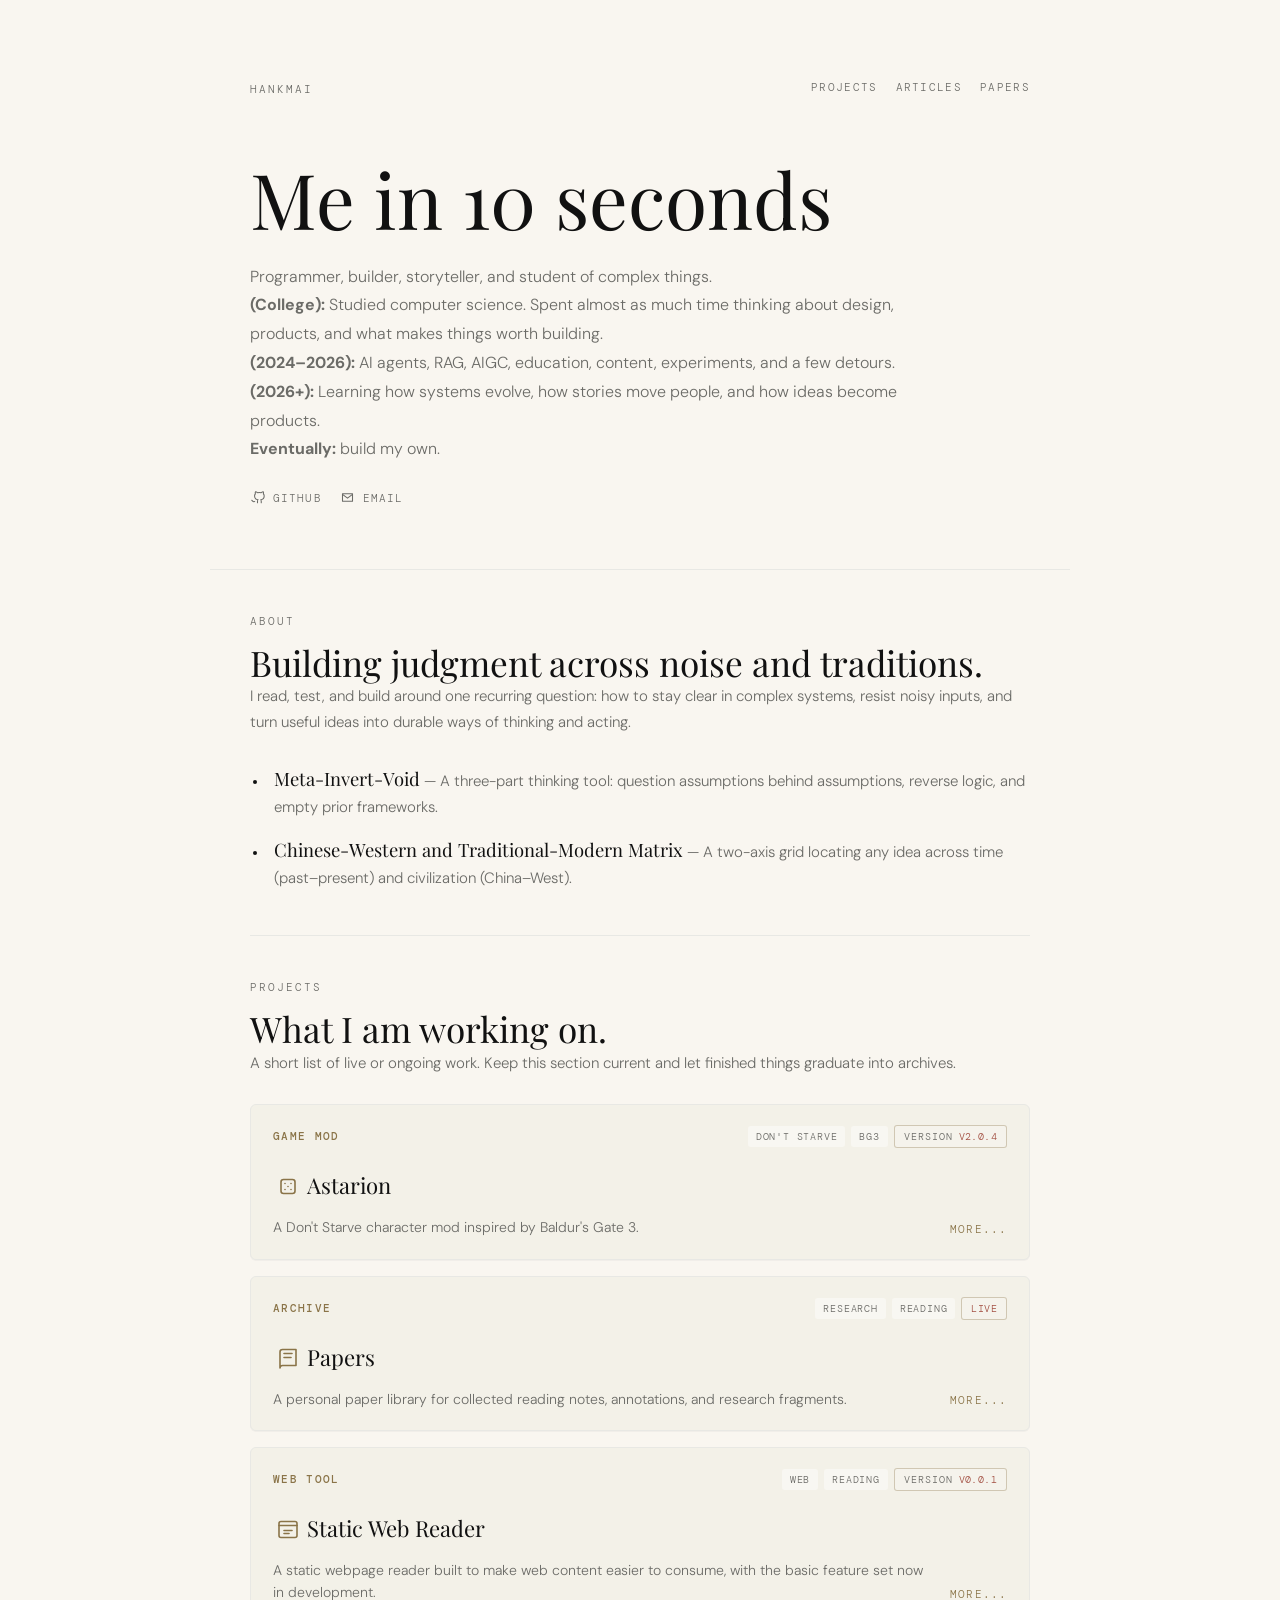
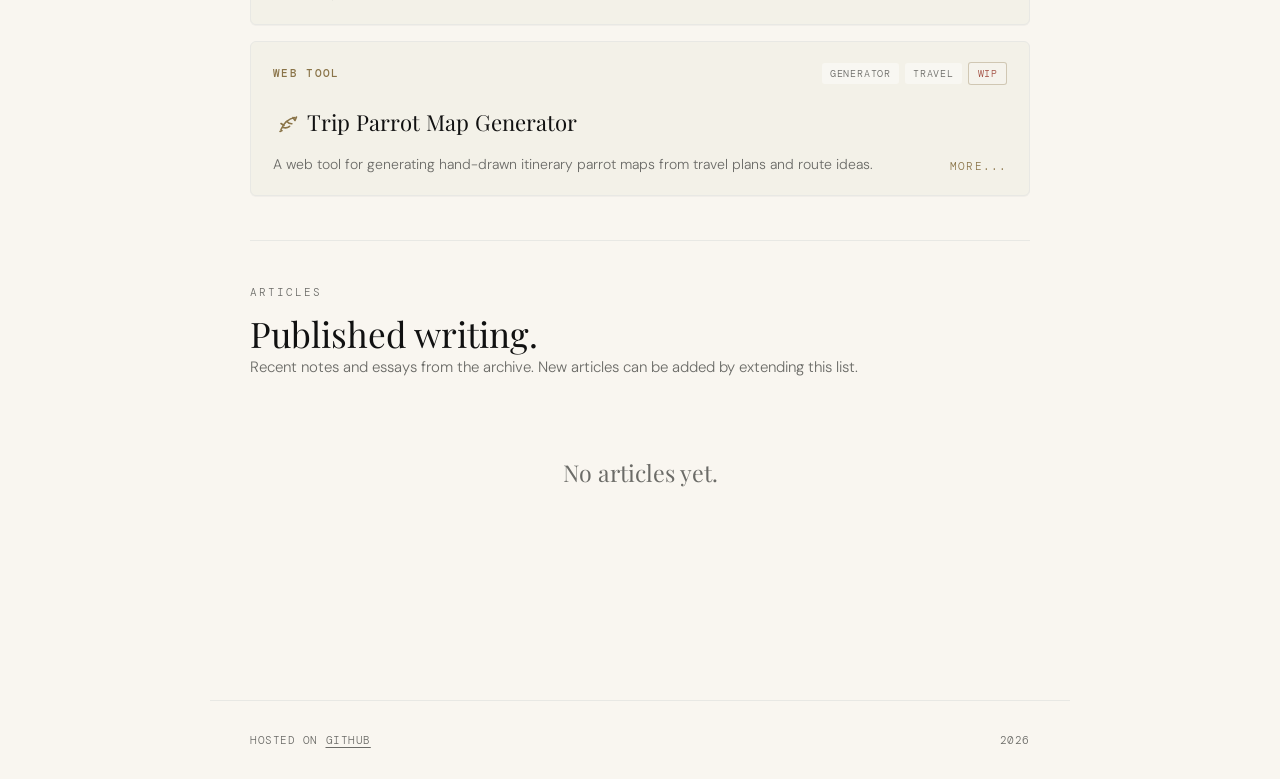
==== commit 1173b24c: "Update homepage introduction" ====
--- a/index.html
+++ b/index.html
@@ -20,11 +20,14 @@
     </div>
   </nav>
 
-  <p class="eyebrow">Personal Homepage</p>
-  <h1><span class="hero-soft">A reader building</span> a clearer <span class="hero-focus">cognitive system.</span></h1>
-  <p class="header-desc">
-    I read across AI, decision-making, human behavior, and compounding ideas, looking for ways to stay clear, act well, and build durable judgment in a noisy age.
-  </p>
+  <h1 class="hero-title">Me in 10 seconds</h1>
+  <div class="header-desc hero-bio">
+    <p>Programmer, builder, storyteller, and student of complex things.</p>
+    <p><strong>(College):</strong> Studied computer science. Spent almost as much time thinking about design, products, and what makes things worth building.</p>
+    <p><strong>(2024–2026):</strong> AI agents, RAG, AIGC, education, content, experiments, and a few detours.</p>
+    <p><strong>(2026+):</strong> Learning how systems evolve, how stories move people, and how ideas become products.</p>
+    <p><strong>Eventually:</strong> build my own.</p>
+  </div>
   <div class="social-strip" aria-label="Social links">
     <a class="social-link" href="https://github.com/huowu007" target="_blank" rel="noreferrer">
       <svg aria-hidden="true" viewBox="0 0 24 24"><path d="M7.5 18.5c-3.4 1-3.4-1.7-4.8-2m9.3 4v-3.1c0-.9.3-1.5.8-1.9-2.7-.3-5.5-1.3-5.5-6A4.7 4.7 0 0 1 8.6 6.2 4.4 4.4 0 0 1 8.7 3s1.1-.3 3.3 1.3a11.2 11.2 0 0 1 6 0C20.2 2.7 21.3 3 21.3 3a4.4 4.4 0 0 1 .1 3.2 4.7 4.7 0 0 1 1.3 3.3c0 4.7-2.8 5.7-5.5 6 .5.4.8 1.2.8 2.3v2.7"/></svg>
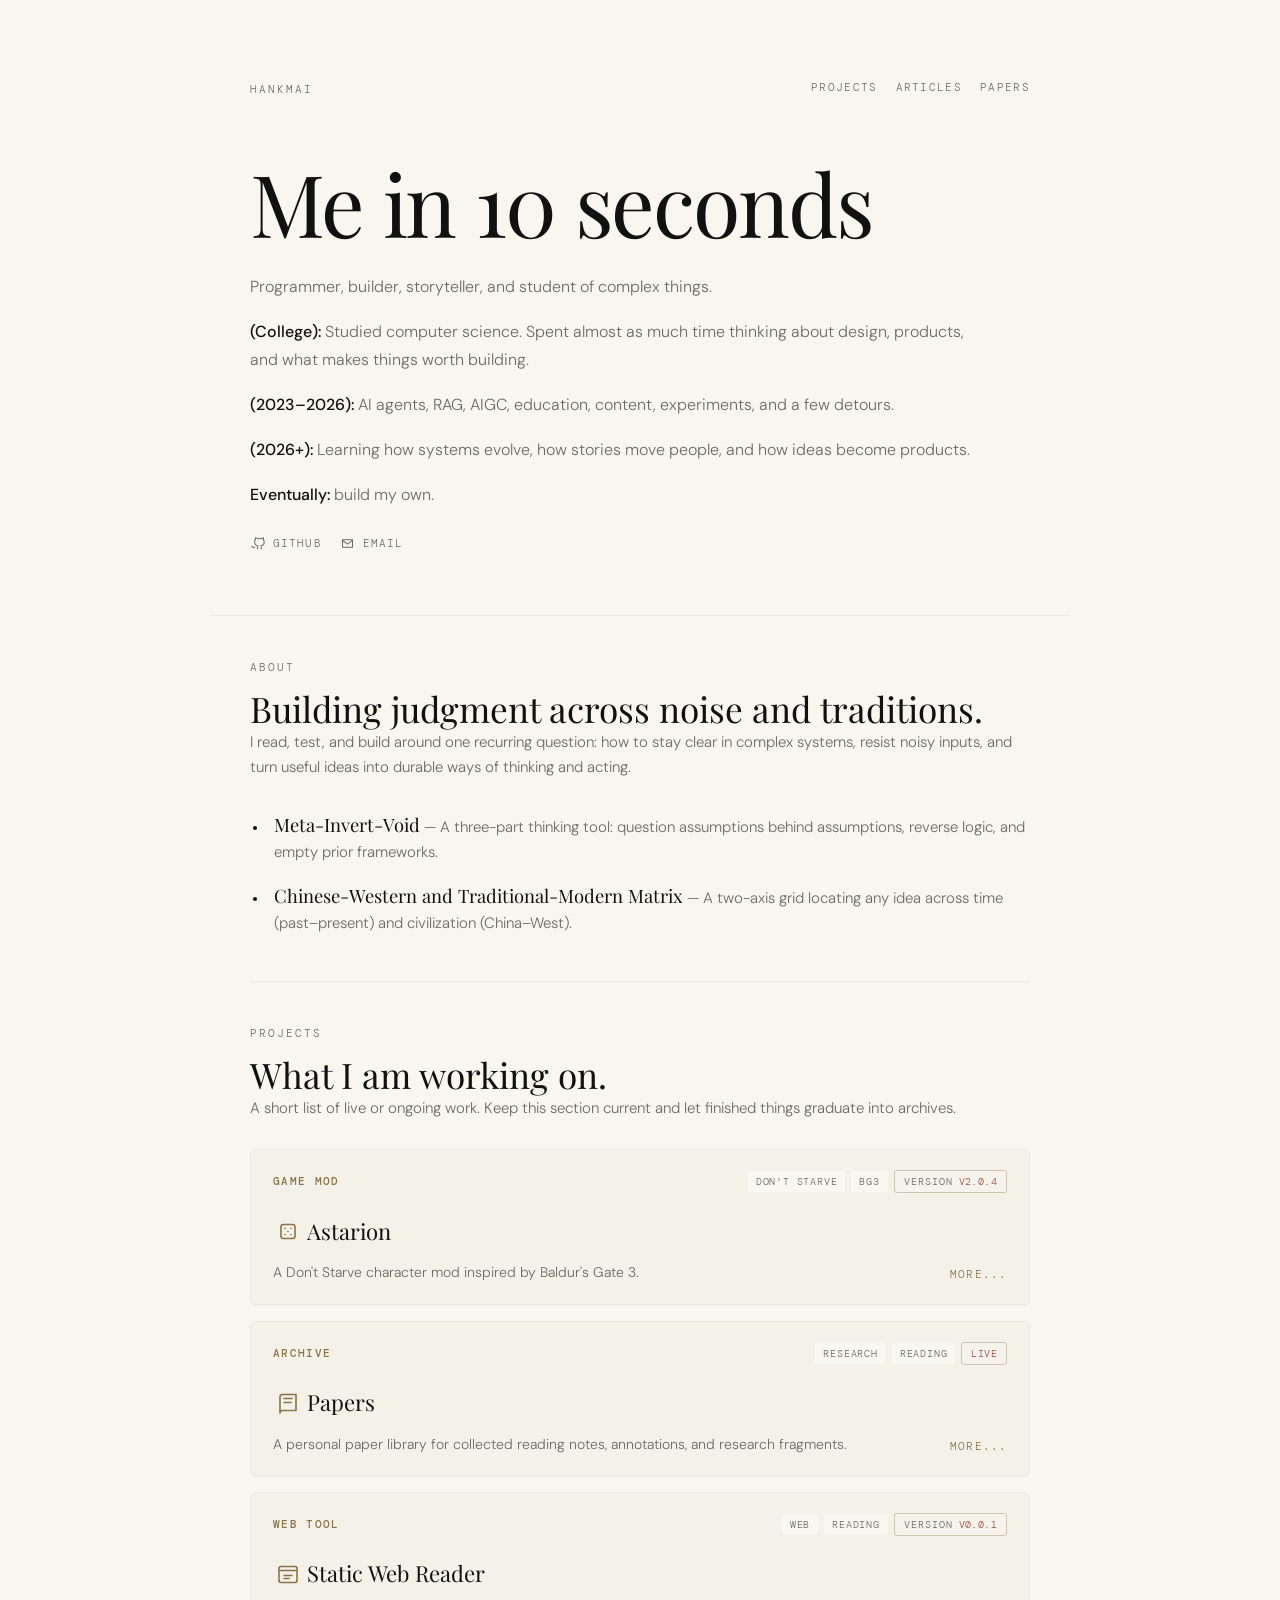
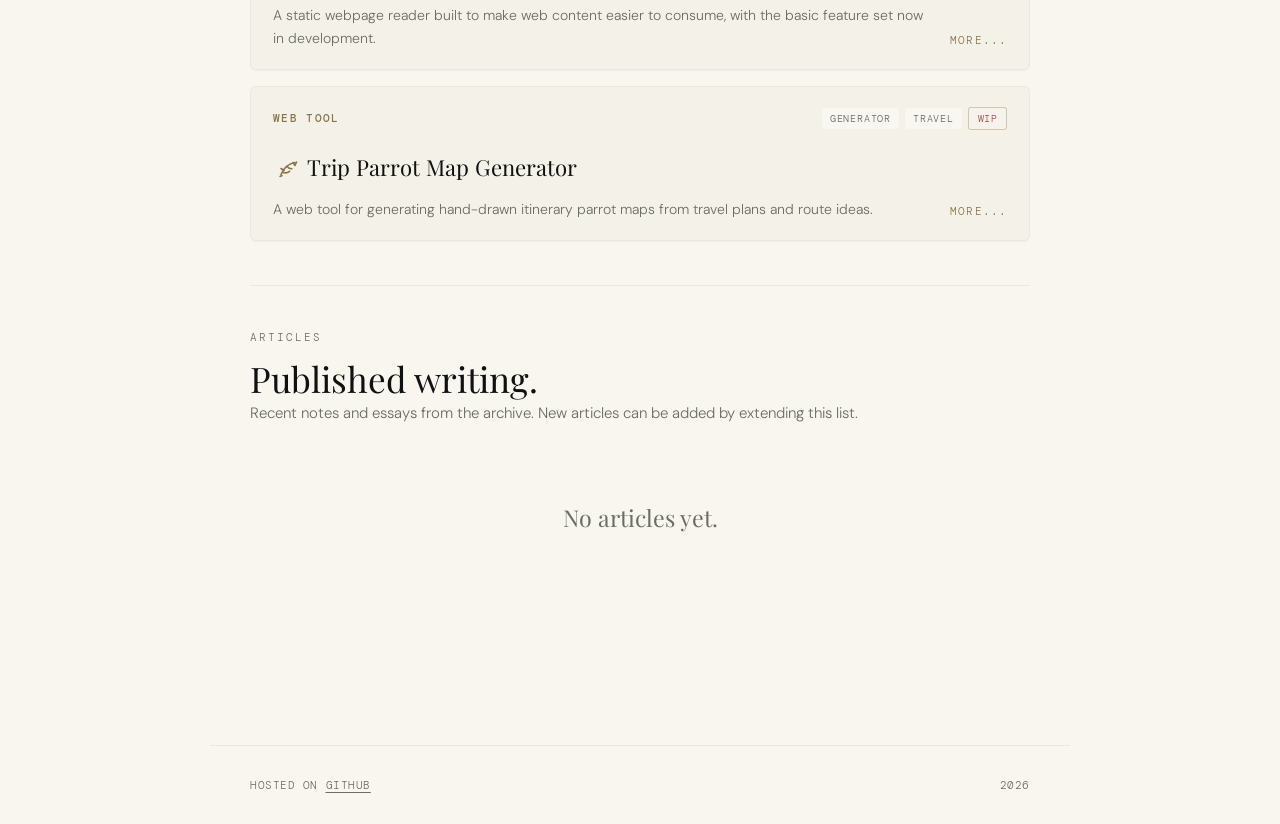
==== commit ce3f12a3: "Update index.html" ====
--- a/index.html
+++ b/index.html
@@ -24,7 +24,7 @@
   <div class="header-desc hero-bio">
     <p>Programmer, builder, storyteller, and student of complex things.</p>
     <p><strong>(College):</strong> Studied computer science. Spent almost as much time thinking about design, products, and what makes things worth building.</p>
-    <p><strong>(2024–2026):</strong> AI agents, RAG, AIGC, education, content, experiments, and a few detours.</p>
+    <p><strong>(2023–2026):</strong> AI agents, RAG, AIGC, education, content, experiments, and a few detours.</p>
     <p><strong>(2026+):</strong> Learning how systems evolve, how stories move people, and how ideas become products.</p>
     <p><strong>Eventually:</strong> build my own.</p>
   </div>
@@ -33,7 +33,7 @@
       <svg aria-hidden="true" viewBox="0 0 24 24"><path d="M7.5 18.5c-3.4 1-3.4-1.7-4.8-2m9.3 4v-3.1c0-.9.3-1.5.8-1.9-2.7-.3-5.5-1.3-5.5-6A4.7 4.7 0 0 1 8.6 6.2 4.4 4.4 0 0 1 8.7 3s1.1-.3 3.3 1.3a11.2 11.2 0 0 1 6 0C20.2 2.7 21.3 3 21.3 3a4.4 4.4 0 0 1 .1 3.2 4.7 4.7 0 0 1 1.3 3.3c0 4.7-2.8 5.7-5.5 6 .5.4.8 1.2.8 2.3v2.7"/></svg>
       <span>GitHub</span>
     </a>
-    <a class="social-link" href="mailto:hello@example.com">
+    <a class="social-link" href="mailto:longlongdark@gmail.com">
       <svg aria-hidden="true" viewBox="0 0 24 24"><path d="M4 6h16v12H4z"/><path d="m4 7 8 6 8-6"/></svg>
       <span>Email</span>
     </a>
--- a/styles.css
+++ b/styles.css
@@ -110,6 +110,11 @@
     font-style: italic;
     color: var(--muted);
   }
+  .hero-title {
+    font-size: clamp(3rem, 8vw, 5.4rem);
+    letter-spacing: -0.025em;
+  }
+
 
   .hero-soft {
     color: var(--muted);
@@ -126,6 +131,19 @@
     line-height: 1.8;
     color: var(--muted);
     max-width: 680px;
+  }
+
+  .hero-bio {
+    max-width: 720px;
+  }
+
+  .hero-bio p + p {
+    margin-top: 16px;
+  }
+
+  .hero-bio strong {
+    color: var(--text);
+    font-weight: 500;
   }
 
   .social-strip {
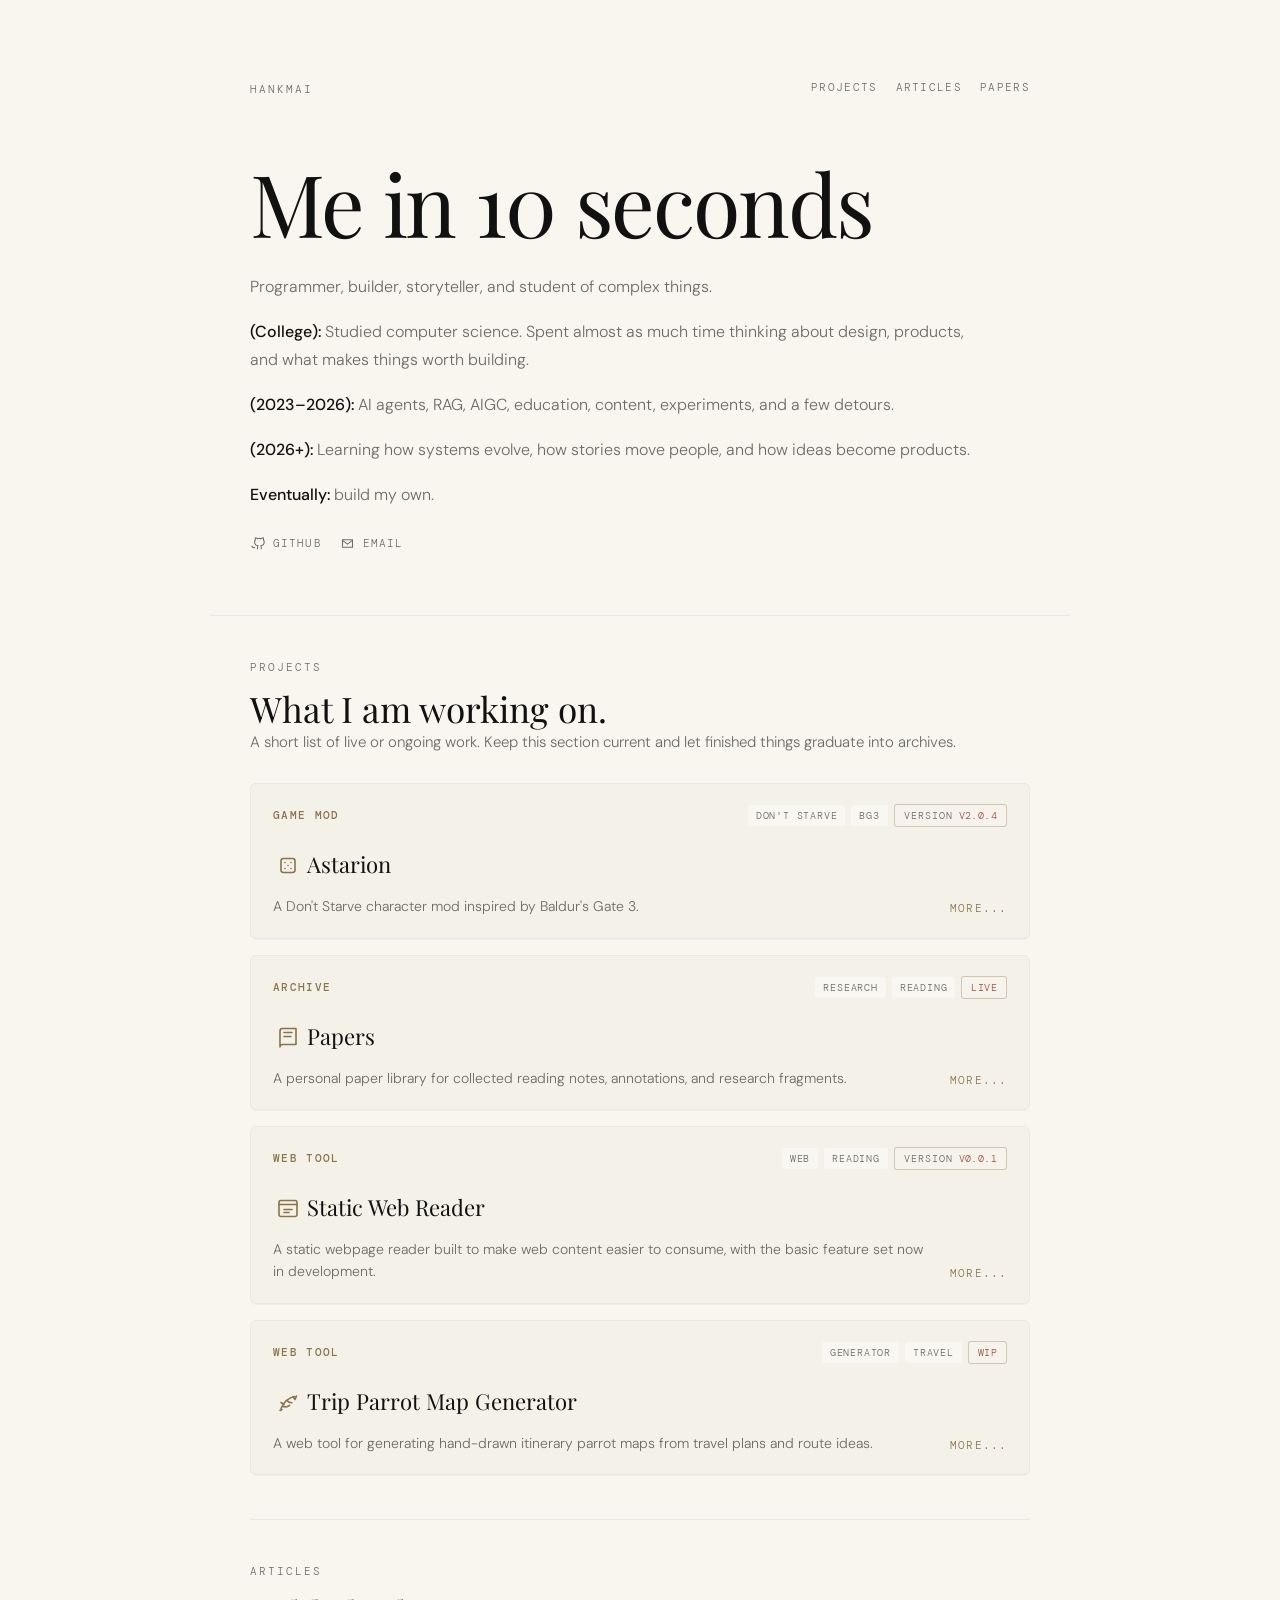
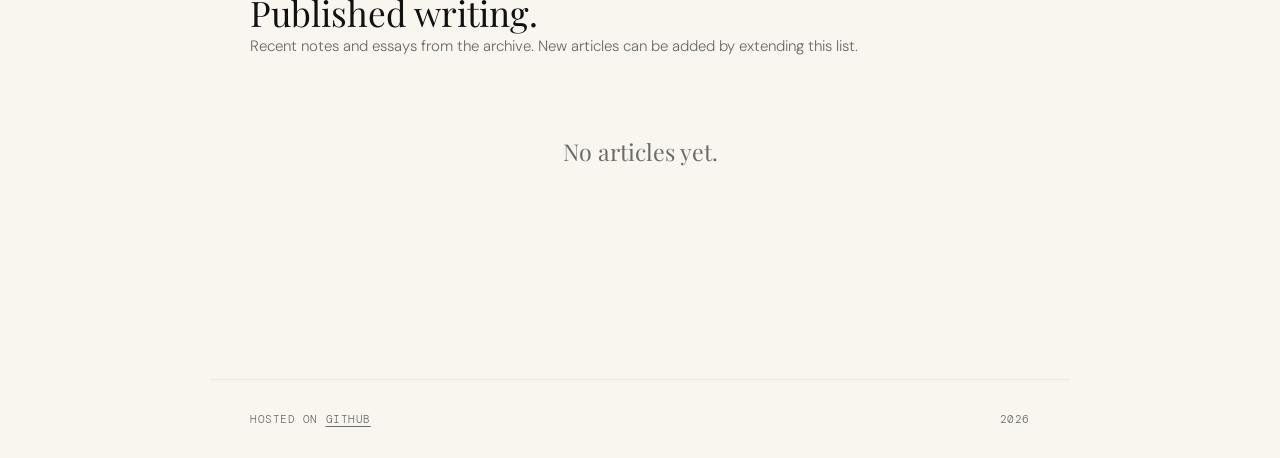
==== commit f2d8a33c: "Update index.html Remove the about part." ====
--- a/index.html
+++ b/index.html
@@ -41,23 +41,6 @@
 </header>
 
 <main>
-  <section id="about" aria-labelledby="about-title">
-    <div class="section-head">
-      <p class="meta-label">About</p>
-      <div>
-        <h2 id="about-title">Building judgment across noise and traditions.</h2>
-        <p class="section-copy">
-          I read, test, and build around one recurring question: how to stay clear in complex systems, resist noisy inputs, and turn useful ideas into durable ways of thinking and acting.
-        </p>
-      </div>
-    </div>
-
-    <ul class="profile-list" aria-label="Profile highlights">
-      <li><strong>Meta-Invert-Void</strong> — A three-part thinking tool: question assumptions behind assumptions, reverse logic, and empty prior frameworks.</li>
-      <li><strong>Chinese-Western and Traditional-Modern Matrix</strong> — A two-axis grid locating any idea across time (past–present) and civilization (China–West).</li>
-    </ul>
-  </section>
-
   <section id="projects" aria-labelledby="projects-title">
     <div class="section-head">
       <p class="meta-label">Projects</p>
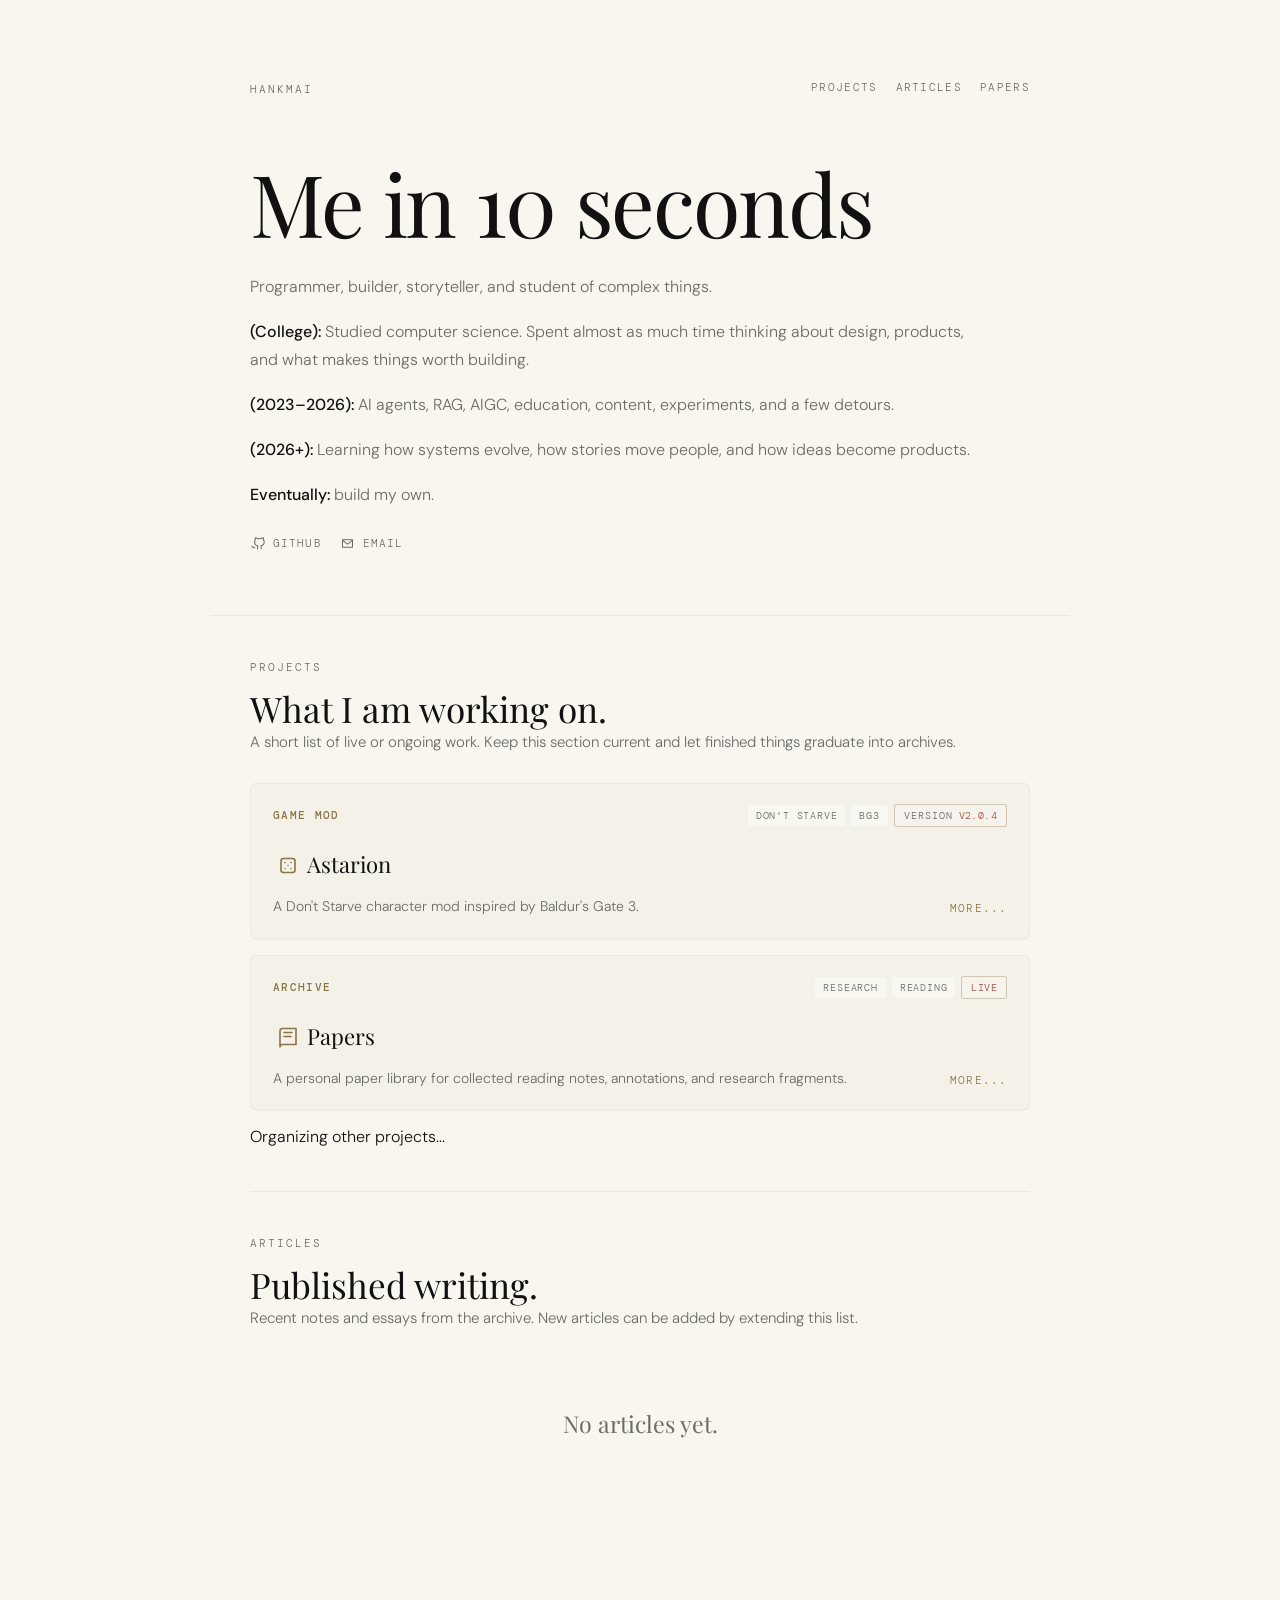
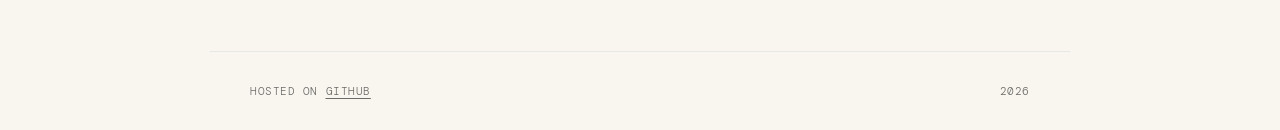
==== commit d1b5c150: "Simplify homepage project list" ====
--- a/index.html
+++ b/index.html
@@ -109,63 +109,7 @@
         </div>
       </a>
 
-      <a class="project-card" href="#">
-        <div>
-          <div class="project-top">
-            <span class="project-kicker">Web Tool</span>
-            <div class="project-badges">
-              <span class="project-tag">Web</span>
-              <span class="project-tag">Reading</span>
-              <span class="project-version"><span class="chip-label">Version</span><span class="version-value">v0.0.1</span></span>
-            </div>
-          </div>
-          <div class="project-heading">
-            <span class="project-icon" aria-hidden="true">
-              <svg viewBox="0 0 24 24"><rect x="3" y="4" width="18" height="16" rx="2"/><path d="M3 8h18"/><path d="M8 13h8"/><path d="M8 16h5"/></svg>
-            </span>
-            <h3 class="project-title">Static Web Reader</h3>
-          </div>
-          <div class="project-action-row">
-            <p class="project-desc">A static webpage reader built to make web content easier to consume, with the basic feature set now in development.</p>
-            <div class="project-bottom">
-              <div class="item-meta">
-                <span class="tag">Web</span>
-                <span class="tag">Reading</span>
-              </div>
-              <span class="item-arrow" aria-hidden="true"><span>MORE...</span></span>
-            </div>
-          </div>
-        </div>
-      </a>
-
-      <a class="project-card" href="#">
-        <div>
-          <div class="project-top">
-            <span class="project-kicker">Web Tool</span>
-            <div class="project-badges">
-              <span class="project-tag">Generator</span>
-              <span class="project-tag">Travel</span>
-              <span class="project-version"><span class="version-value">WIP</span></span>
-            </div>
-          </div>
-          <div class="project-heading">
-            <span class="project-icon" aria-hidden="true">
-              <svg viewBox="0 0 24 24"><path d="M5 18c3-7 8-11 14-12"/><path d="M7 16c2.5.8 4.7.4 6.6-1.2"/><path d="M11 10c1.3 1.6 2.9 2.4 4.9 2.3"/><path d="M17 6l2 3 1.5-3.5"/><path d="M6 19l-2 1"/><path d="M8 14l-3-2"/></svg>
-            </span>
-            <h3 class="project-title">Trip Parrot Map Generator</h3>
-          </div>
-          <div class="project-action-row">
-            <p class="project-desc">A web tool for generating hand-drawn itinerary parrot maps from travel plans and route ideas.</p>
-            <div class="project-bottom">
-              <div class="item-meta">
-                <span class="tag">Generator</span>
-                <span class="tag">Travel</span>
-              </div>
-              <span class="item-arrow" aria-hidden="true"><span>MORE...</span></span>
-            </div>
-          </div>
-        </div>
-      </a>
+      <p class="project-placeholder">Organizing other projects...</p>
     </div>
   </section>
 
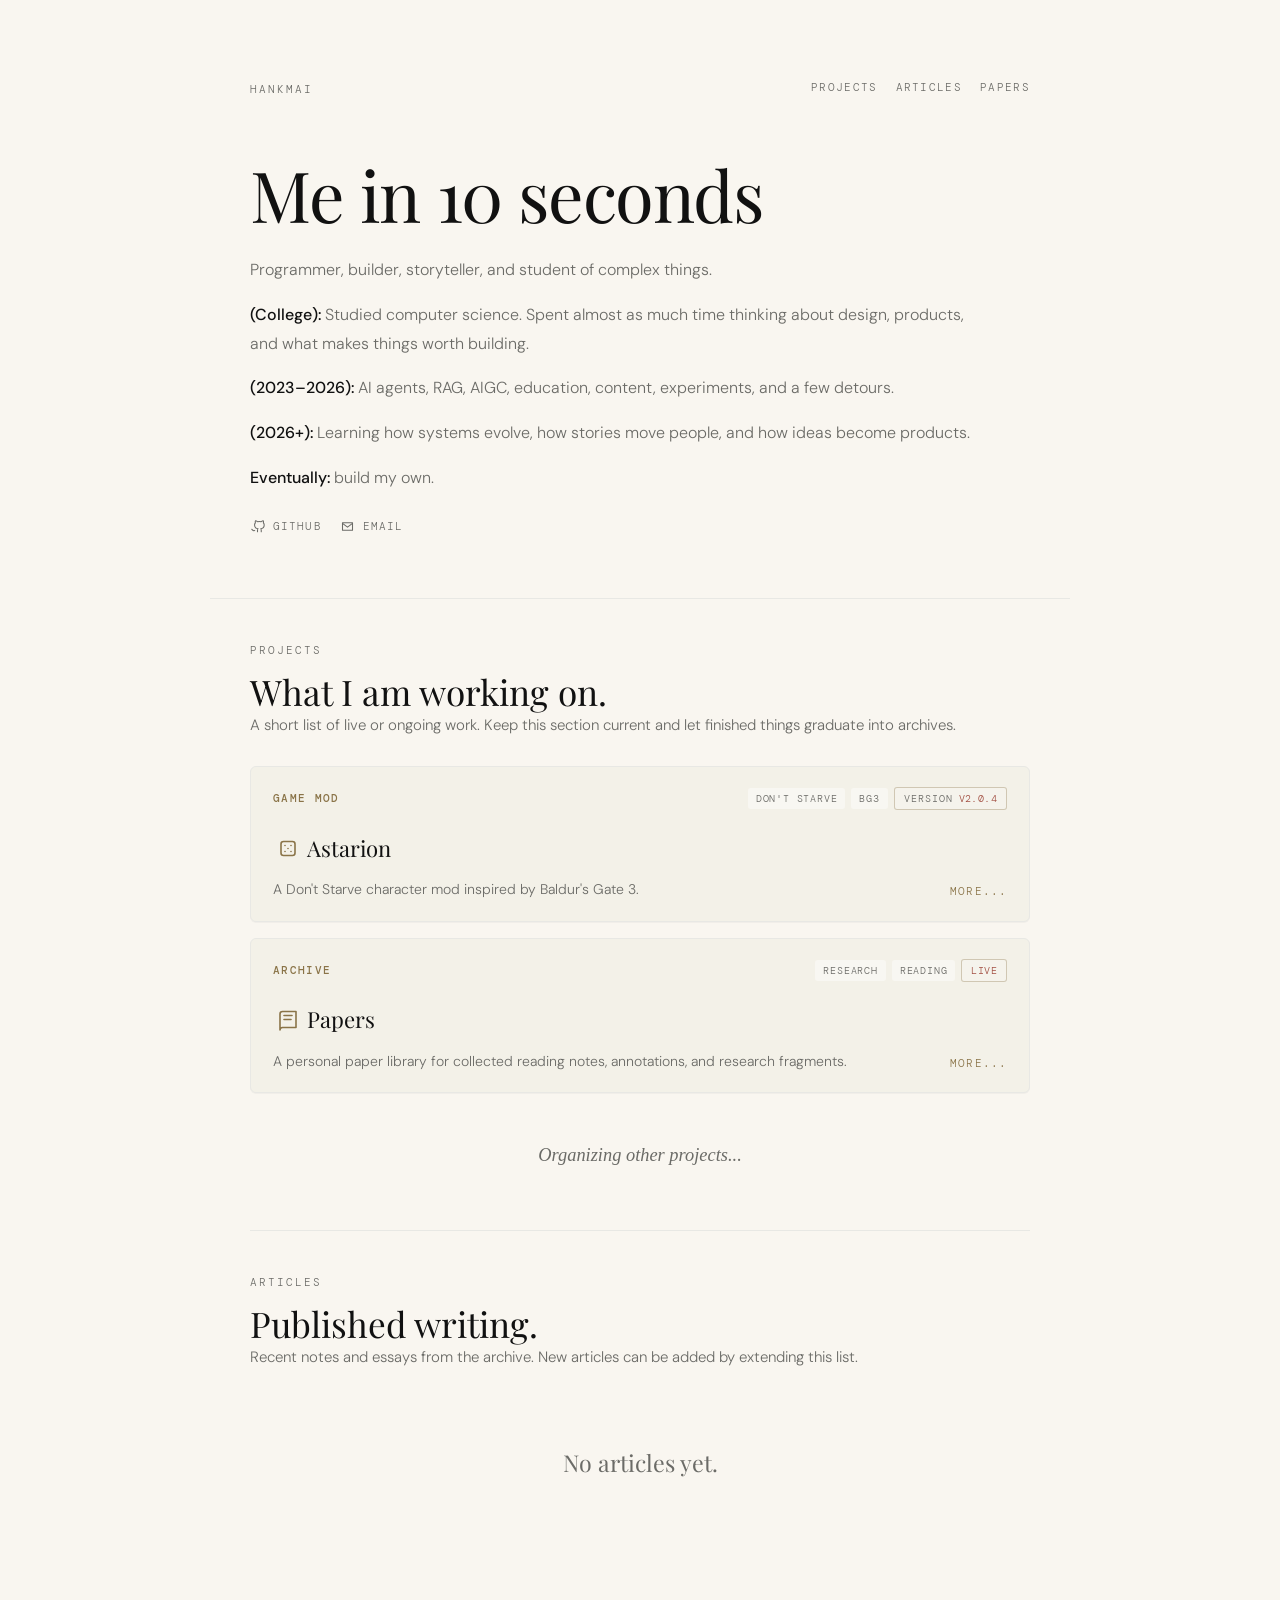
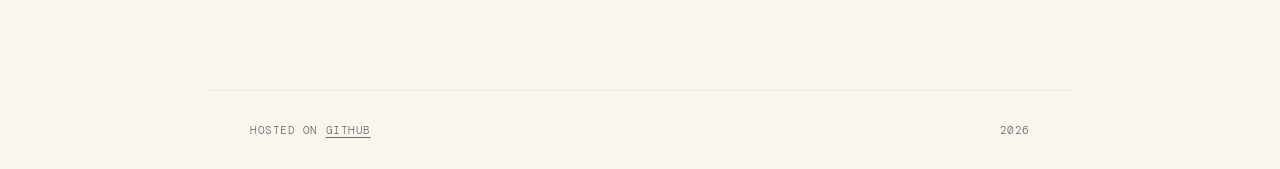
==== commit 679c3cd7: "Refresh homepage stylesheet" ====
--- a/index.html
+++ b/index.html
@@ -6,7 +6,7 @@
 <title>HankMai</title>
 <link rel="icon" href="data:image/svg+xml,%3Csvg xmlns='http://www.w3.org/2000/svg' viewBox='0 0 100 100'%3E%3Crect width='100' height='100' rx='22' fill='%23f3f1e8'/%3E%3Cpath d='M28 24h24c11 0 20 9 20 20v32H48c-11 0-20-9-20-20V24Z' fill='none' stroke='%23111111' stroke-width='6' stroke-linejoin='round'/%3E%3Cpath d='M50 25v50' stroke='%23111111' stroke-width='5' stroke-linecap='round'/%3E%3C/svg%3E">
 <link href="https://fonts.googleapis.com/css2?family=Playfair+Display:ital,wght@0,400;0,700;1,400&family=DM+Sans:wght@300;400;500&family=DM+Mono:wght@400;500&display=swap" rel="stylesheet">
-<link rel="stylesheet" href="./styles.css">
+<link rel="stylesheet" href="./styles.css?v=20260915-2">
 </head>
 <body>
 
--- a/styles.css
+++ b/styles.css
@@ -111,8 +111,8 @@
     color: var(--muted);
   }
   .hero-title {
-    font-size: clamp(3rem, 8vw, 5.4rem);
-    letter-spacing: -0.025em;
+    font-size: clamp(2.6rem, 6.5vw, 4.4rem);
+    letter-spacing: -0.02em;
   }
 
 
@@ -327,6 +327,15 @@
     display: grid;
     grid-template-columns: 1fr;
     gap: 16px;
+  }
+
+  .project-placeholder {
+    padding: 36px 0 20px;
+    text-align: center;
+    color: var(--muted);
+    font-family: var(--serif);
+    font-size: 1.15rem;
+    font-style: italic;
   }
 
   .project-card {
